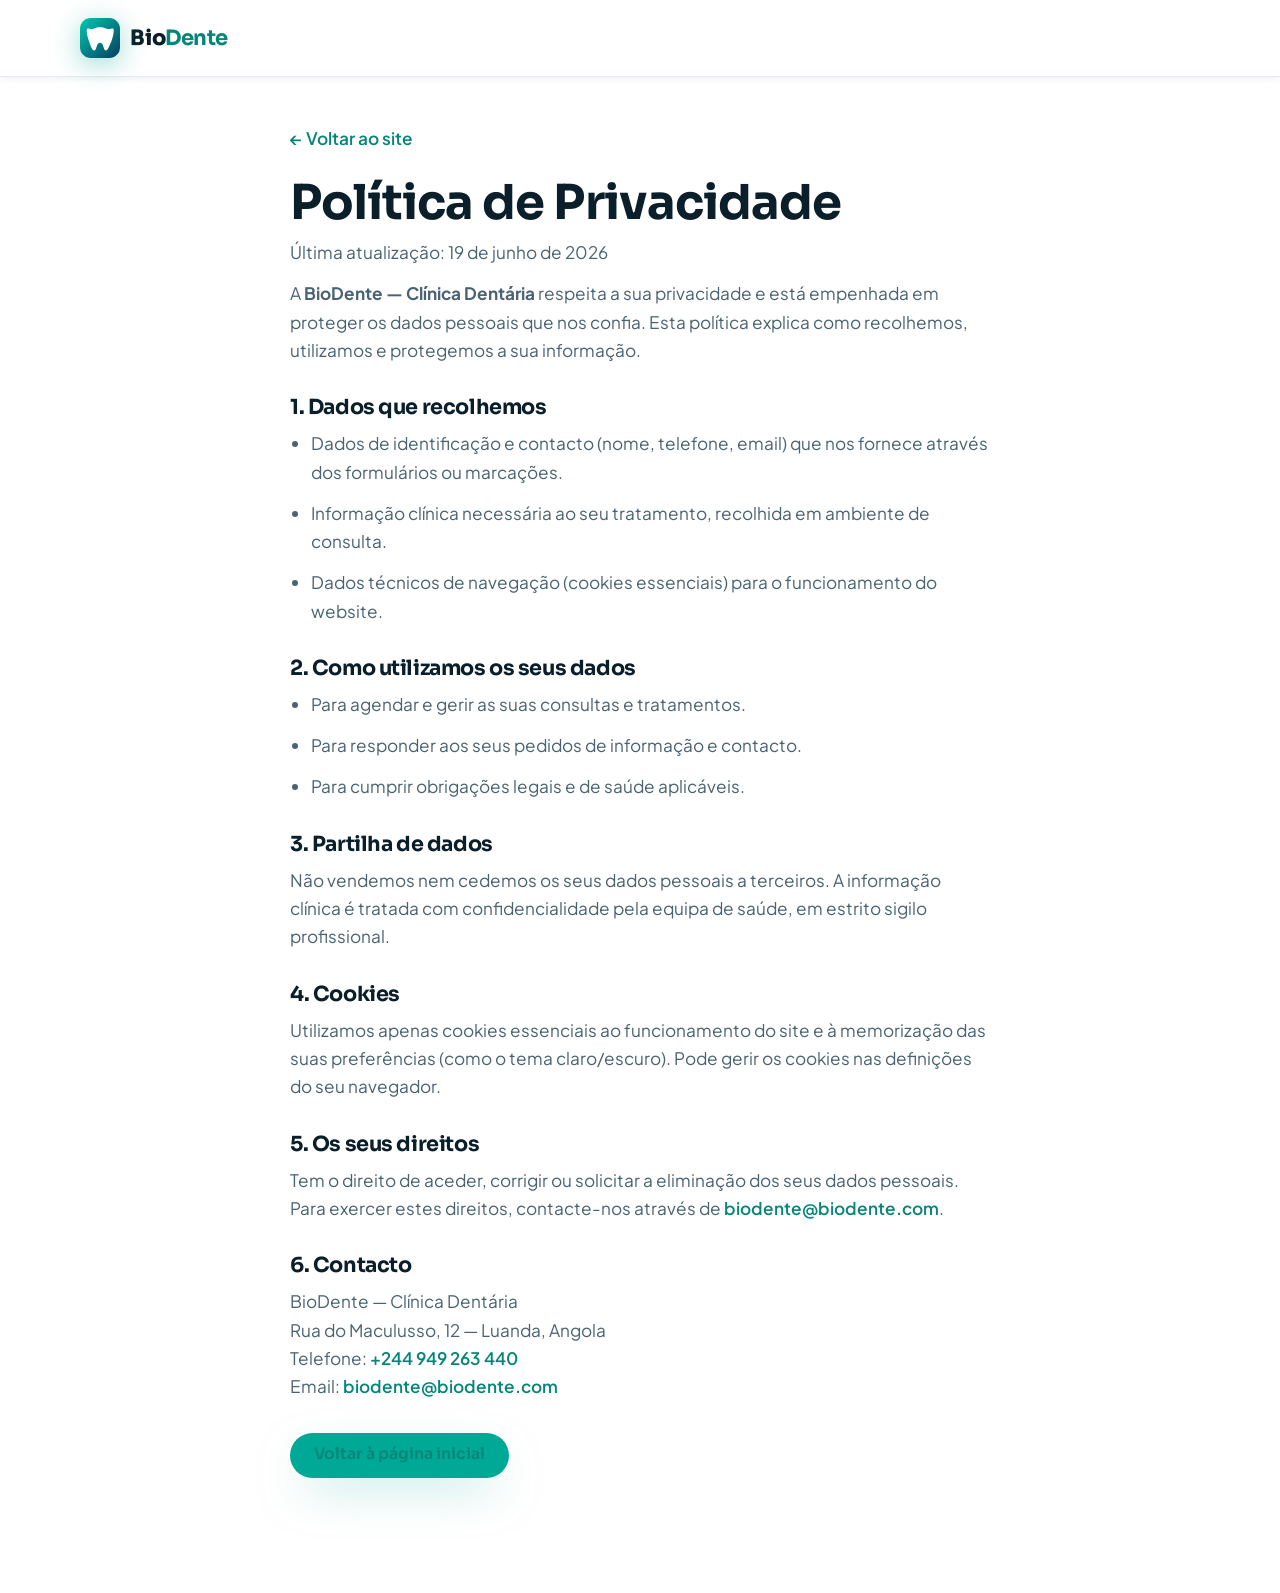
==== privacidade.html @ 0a2f4d51 "feat: site BioDente — clínica dentária (nova plataforma) Novo website premium para a Clínica Dentári" ====
<!DOCTYPE html>
<html lang="pt" data-theme="light">
<head>
<meta charset="UTF-8" />
<meta name="viewport" content="width=device-width, initial-scale=1" />
<title>Política de Privacidade — BioDente</title>
<meta name="description" content="Política de Privacidade da BioDente — Clínica Dentária, Luanda." />
<meta name="robots" content="index,follow" />
<link rel="icon" type="image/svg+xml" href="assets/img/favicon.svg" />
<link href="https://fonts.googleapis.com/css2?family=Plus+Jakarta+Sans:wght@400;500;600;700;800&family=Sora:wght@600;700;800&display=swap" rel="stylesheet" />
<link rel="stylesheet" href="assets/css/styles.css" />
<style>
  .legal { max-width: 780px; margin-inline: auto; padding-top: calc(var(--header-h) + 3rem); }
  .legal h1 { font-size: clamp(2rem, 1.4rem + 3vw, 3rem); margin-bottom: .5rem; }
  .legal h2 { font-size: 1.3rem; margin: 2rem 0 .6rem; }
  .legal p, .legal li { color: var(--text-soft); margin-bottom: .8rem; }
  .legal ul { list-style: disc; padding-left: 1.3rem; }
  .legal a { color: var(--primary-d); font-weight: 600; }
  .back { display: inline-flex; align-items: center; gap: .4rem; margin-bottom: 1.5rem; font-weight: 700; color: var(--primary-d); }
</style>
</head>
<body>
<header class="header is-stuck" id="header">
  <div class="container header__inner">
    <a href="index.html" class="brand">
      <svg class="brand__mark" viewBox="0 0 48 48" fill="none"><defs><linearGradient id="bg1" x1="0" y1="0" x2="1" y2="1"><stop offset="0" stop-color="#00c9b1"/><stop offset="1" stop-color="#0a3d5e"/></linearGradient></defs><rect width="48" height="48" rx="13" fill="url(#bg1)"/><path d="M24 11c-5 0-7 2.2-10 2.2-2 0-3.4-.7-4.5-.7-.9 0-1.5.6-1.5 2 0 4.4 1.3 9.2 2.8 13.4C12.6 32.8 14.6 39 17 39c1.9 0 2.4-3 3.4-6 .7-2 1.6-3.2 3.6-3.2s2.9 1.2 3.6 3.2c1 3 1.5 6 3.4 6 2.4 0 4.4-6.2 6.7-11.1 1.5-4.2 2.8-9 2.8-13.4 0-1.4-.6-2-1.5-2-1.1 0-2.5.7-4.5.7-3 0-5-2.2-10-2.2Z" fill="#fff"/></svg>
      <span>Bio<b>Dente</b></span>
    </a>
  </div>
</header>

<main class="container legal section">
  <a href="index.html" class="back">← Voltar ao site</a>
  <h1>Política de Privacidade</h1>
  <p>Última atualização: 19 de junho de 2026</p>

  <p>A <strong>BioDente — Clínica Dentária</strong> respeita a sua privacidade e está empenhada em proteger os dados pessoais que nos confia. Esta política explica como recolhemos, utilizamos e protegemos a sua informação.</p>

  <h2>1. Dados que recolhemos</h2>
  <ul>
    <li>Dados de identificação e contacto (nome, telefone, email) que nos fornece através dos formulários ou marcações.</li>
    <li>Informação clínica necessária ao seu tratamento, recolhida em ambiente de consulta.</li>
    <li>Dados técnicos de navegação (cookies essenciais) para o funcionamento do website.</li>
  </ul>

  <h2>2. Como utilizamos os seus dados</h2>
  <ul>
    <li>Para agendar e gerir as suas consultas e tratamentos.</li>
    <li>Para responder aos seus pedidos de informação e contacto.</li>
    <li>Para cumprir obrigações legais e de saúde aplicáveis.</li>
  </ul>

  <h2>3. Partilha de dados</h2>
  <p>Não vendemos nem cedemos os seus dados pessoais a terceiros. A informação clínica é tratada com confidencialidade pela equipa de saúde, em estrito sigilo profissional.</p>

  <h2>4. Cookies</h2>
  <p>Utilizamos apenas cookies essenciais ao funcionamento do site e à memorização das suas preferências (como o tema claro/escuro). Pode gerir os cookies nas definições do seu navegador.</p>

  <h2>5. Os seus direitos</h2>
  <p>Tem o direito de aceder, corrigir ou solicitar a eliminação dos seus dados pessoais. Para exercer estes direitos, contacte-nos através de <a href="mailto:biodente@biodente.com">biodente@biodente.com</a>.</p>

  <h2>6. Contacto</h2>
  <p>BioDente — Clínica Dentária<br />Rua do Maculusso, 12 — Luanda, Angola<br />Telefone: <a href="tel:+244949263440">+244 949 263 440</a><br />Email: <a href="mailto:biodente@biodente.com">biodente@biodente.com</a></p>

  <p style="margin-top:2rem"><a href="index.html" class="btn btn--primary">Voltar à página inicial</a></p>
</main>
</body>
</html>
---- assets/css/styles.css ----
/* =========================================================================
   BioDente — Clínica Dentária | Design System
   Author: am26dev (MUDS)
   A premium, accessible, high-performance design system.
   ========================================================================= */

/* ---------- Design Tokens ---------- */
:root {
  /* Brand palette */
  --teal-50:  #effefb;
  --teal-100: #c8fff3;
  --teal-200: #92ffe9;
  --teal-300: #4df7da;
  --teal-400: #14e3c6;
  --teal-500: #00c9b1;
  --teal-600: #00a896;
  --teal-700: #058679;
  --teal-800: #0a6a62;
  --teal-900: #0d5751;

  --navy-900: #04253c;
  --navy-800: #062f4a;
  --navy-700: #0a3d5e;
  --navy-600: #0f5278;

  --gold-300: #f3d39b;
  --gold-400: #e8b873;
  --gold-500: #d99e4e;

  --ink-900: #0b1f2a;
  --ink-700: #2b4250;
  --ink-500: #5a7180;
  --ink-300: #9fb2bd;

  /* Semantic (light theme default) */
  --bg:          #ffffff;
  --bg-soft:     #f4f9f9;
  --bg-elev:     #ffffff;
  --bg-tint:     #ecf8f6;
  --surface:     #ffffff;
  --text:        #0b1f2a;
  --text-soft:   #4a6373;
  --text-mute:   #74909f;
  --border:      #e3edf0;
  --border-soft: #eef4f5;

  --primary:     var(--teal-600);
  --primary-ink: #ffffff;
  --primary-d:   var(--teal-700);
  --accent:      var(--gold-400);
  --deep:        var(--navy-900);

  --ring: 0 0 0 4px rgba(0, 168, 150, .25);

  /* Gradients */
  --grad-brand: linear-gradient(135deg, var(--teal-500) 0%, var(--teal-700) 55%, var(--navy-800) 100%);
  --grad-soft:  linear-gradient(135deg, #e9fbf7 0%, #f3f9ff 100%);
  --grad-deep:  radial-gradient(120% 120% at 80% 0%, #0b4a5f 0%, #062f4a 45%, #04253c 100%);

  /* Shadows */
  --sh-xs: 0 1px 2px rgba(6, 47, 74, .06);
  --sh-sm: 0 2px 8px rgba(6, 47, 74, .08);
  --sh-md: 0 10px 30px -12px rgba(6, 47, 74, .25);
  --sh-lg: 0 30px 60px -20px rgba(6, 47, 74, .35);
  --sh-glow: 0 18px 50px -16px rgba(0, 168, 150, .55);

  /* Radii */
  --r-sm: 10px;
  --r-md: 16px;
  --r-lg: 24px;
  --r-xl: 34px;
  --r-full: 999px;

  /* Type */
  --font-sans: "Plus Jakarta Sans", "Segoe UI", system-ui, -apple-system, Roboto, Helvetica, Arial, sans-serif;
  --font-display: "Sora", "Plus Jakarta Sans", system-ui, sans-serif;

  /* Layout */
  --container: 1200px;
  --gutter: clamp(1rem, 4vw, 2.5rem);
  --header-h: 76px;

  --ease: cubic-bezier(.22, 1, .36, 1);
  --ease-in-out: cubic-bezier(.65, 0, .35, 1);
}

[data-theme="dark"] {
  --bg:          #061722;
  --bg-soft:     #0a212e;
  --bg-elev:     #0c2734;
  --bg-tint:     #0e2c39;
  --surface:     #0d2a37;
  --text:        #eaf4f6;
  --text-soft:   #aac3cd;
  --text-mute:   #7d99a4;
  --border:      #173846;
  --border-soft: #112e3a;
  --primary:     var(--teal-400);
  --primary-ink: #04253c;
  --primary-d:   var(--teal-300);
  --grad-soft:   linear-gradient(135deg, #0a2530 0%, #08202c 100%);
  --sh-md: 0 10px 30px -12px rgba(0, 0, 0, .55);
  --sh-lg: 0 30px 60px -20px rgba(0, 0, 0, .6);
}

/* ---------- Reset & Base ---------- */
*, *::before, *::after { box-sizing: border-box; }
* { margin: 0; }
html { -webkit-text-size-adjust: 100%; scroll-behavior: smooth; }
@media (prefers-reduced-motion: reduce) {
  html { scroll-behavior: auto; }
  *, *::before, *::after { animation-duration: .001ms !important; transition-duration: .001ms !important; }
}
body {
  font-family: var(--font-sans);
  background: var(--bg);
  color: var(--text);
  line-height: 1.65;
  font-size: clamp(1rem, .96rem + .2vw, 1.075rem);
  -webkit-font-smoothing: antialiased;
  text-rendering: optimizeLegibility;
  overflow-x: hidden;
  transition: background .4s var(--ease), color .4s var(--ease);
}
img, svg, video { display: block; max-width: 100%; height: auto; }
a { color: inherit; text-decoration: none; }
button { font: inherit; cursor: pointer; border: 0; background: none; color: inherit; }
ul { list-style: none; padding: 0; }
:focus-visible { outline: none; box-shadow: var(--ring); border-radius: 6px; }
::selection { background: var(--teal-300); color: var(--navy-900); }

h1, h2, h3, h4 { font-family: var(--font-display); line-height: 1.12; font-weight: 700; letter-spacing: -.02em; color: var(--text); }

/* ---------- Layout helpers ---------- */
.container { width: 100%; max-width: var(--container); margin-inline: auto; padding-inline: var(--gutter); }
.section { padding-block: clamp(4rem, 8vw, 7.5rem); position: relative; }
.section--tint { background: var(--bg-soft); }
.grid { display: grid; gap: clamp(1.2rem, 2.5vw, 2rem); }
.center { text-align: center; }
.skip-link {
  position: absolute; left: 12px; top: -60px; z-index: 200;
  background: var(--primary); color: var(--primary-ink); padding: .7rem 1.1rem;
  border-radius: var(--r-sm); transition: top .2s var(--ease); font-weight: 600;
}
.skip-link:focus { top: 12px; }

/* ---------- Section heads ---------- */
.eyebrow {
  display: inline-flex; align-items: center; gap: .5rem;
  font-family: var(--font-display); font-weight: 700; font-size: .78rem;
  letter-spacing: .14em; text-transform: uppercase; color: var(--primary-d);
  background: var(--bg-tint); padding: .4rem .9rem; border-radius: var(--r-full);
  border: 1px solid var(--border);
}
[data-theme="dark"] .eyebrow { color: var(--teal-300); }
.section-head { max-width: 720px; margin-inline: auto; margin-bottom: clamp(2.2rem, 5vw, 3.6rem); }
.section-head.center { text-align: center; }
.section-title { font-size: clamp(1.9rem, 1.3rem + 2.6vw, 3.15rem); margin: 1rem 0 .8rem; }
.section-sub { color: var(--text-soft); font-size: clamp(1.02rem, 1rem + .3vw, 1.18rem); }
.text-grad { background: var(--grad-brand); -webkit-background-clip: text; background-clip: text; color: transparent; }

/* ---------- Buttons ---------- */
.btn {
  --pad-y: .92rem; --pad-x: 1.5rem;
  display: inline-flex; align-items: center; justify-content: center; gap: .55rem;
  padding: var(--pad-y) var(--pad-x); border-radius: var(--r-full);
  font-family: var(--font-display); font-weight: 700; font-size: .98rem; line-height: 1;
  cursor: pointer; position: relative; isolation: isolate;
  transition: transform .25s var(--ease), box-shadow .25s var(--ease), background .25s var(--ease), color .25s var(--ease);
  white-space: nowrap;
}
.btn svg { width: 1.15em; height: 1.15em; }
.btn:active { transform: translateY(1px) scale(.99); }
.btn--primary { background: var(--primary); color: var(--primary-ink); box-shadow: var(--sh-glow); }
.btn--primary:hover { transform: translateY(-2px); box-shadow: 0 24px 60px -14px rgba(0,168,150,.7); }
.btn--ghost { background: var(--surface); color: var(--text); border: 1.5px solid var(--border); box-shadow: var(--sh-xs); }
.btn--ghost:hover { transform: translateY(-2px); border-color: var(--primary); color: var(--primary-d); box-shadow: var(--sh-sm); }
.btn--wa { background: #25d366; color: #04321a; box-shadow: 0 16px 40px -14px rgba(37,211,102,.7); }
.btn--wa:hover { transform: translateY(-2px); background: #1fc35d; }
.btn--white { background: #fff; color: var(--navy-900); }
.btn--white:hover { transform: translateY(-2px); }
.btn--lg { --pad-y: 1.08rem; --pad-x: 1.9rem; font-size: 1.04rem; }
.btn--block { width: 100%; }

/* ---------- Header ---------- */
.header {
  position: fixed; inset: 0 0 auto 0; z-index: 100; height: var(--header-h);
  display: flex; align-items: center;
  transition: background .35s var(--ease), box-shadow .35s var(--ease), height .35s var(--ease);
}
.header__inner { display: flex; align-items: center; gap: 1.5rem; width: 100%; }
.header.is-stuck {
  background: color-mix(in srgb, var(--bg) 82%, transparent);
  backdrop-filter: saturate(160%) blur(16px);
  -webkit-backdrop-filter: saturate(160%) blur(16px);
  box-shadow: 0 1px 0 var(--border), var(--sh-sm);
}
.brand { display: inline-flex; align-items: center; gap: .65rem; font-family: var(--font-display); font-weight: 800; font-size: 1.32rem; letter-spacing: -.02em; }
.brand__mark { width: 40px; height: 40px; flex: none; filter: drop-shadow(0 6px 14px rgba(0,168,150,.4)); }
.brand b { color: var(--primary-d); }
[data-theme="dark"] .brand b { color: var(--teal-300); }
.brand span { color: var(--text); }

.nav { display: flex; align-items: center; gap: .25rem; margin-inline: auto; }
.nav a {
  padding: .6rem .85rem; border-radius: var(--r-full); font-weight: 600; font-size: .95rem;
  color: var(--text-soft); transition: color .2s var(--ease), background .2s var(--ease);
}
.nav a:hover, .nav a.is-active { color: var(--primary-d); background: var(--bg-tint); }
[data-theme="dark"] .nav a:hover, [data-theme="dark"] .nav a.is-active { color: var(--teal-300); }

.header__actions { display: flex; align-items: center; gap: .6rem; }
.icon-btn {
  width: 44px; height: 44px; display: grid; place-items: center; border-radius: var(--r-full);
  background: var(--surface); border: 1.5px solid var(--border); color: var(--text-soft);
  transition: transform .2s var(--ease), color .2s, border-color .2s;
}
.icon-btn:hover { color: var(--primary-d); border-color: var(--primary); transform: translateY(-2px); }
.icon-btn svg { width: 20px; height: 20px; }
.theme-toggle .sun { display: none; }
[data-theme="dark"] .theme-toggle .sun { display: block; }
[data-theme="dark"] .theme-toggle .moon { display: none; }

.burger { display: none; }
.scroll-progress { position: fixed; top: 0; left: 0; height: 3px; width: 0; z-index: 110; background: var(--grad-brand); transition: width .1s linear; }

/* ---------- Hero ---------- */
.hero { position: relative; padding-top: calc(var(--header-h) + clamp(2rem, 6vw, 4.5rem)); padding-bottom: clamp(3rem, 7vw, 6rem); overflow: hidden; }
.hero::before {
  content: ""; position: absolute; inset: 0; z-index: -2;
  background:
    radial-gradient(50% 45% at 85% 0%, rgba(0,201,177,.16), transparent 60%),
    radial-gradient(45% 40% at 0% 30%, rgba(15,82,120,.12), transparent 60%);
}
.hero__blob { position: absolute; z-index: -1; filter: blur(8px); opacity: .8; pointer-events: none; }
.hero__grid { display: grid; grid-template-columns: 1.05fr .95fr; gap: clamp(2rem, 5vw, 4rem); align-items: center; }
.hero__badge {
  display: inline-flex; align-items: center; gap: .6rem; padding: .5rem .5rem .5rem .9rem;
  border-radius: var(--r-full); background: var(--surface); border: 1px solid var(--border);
  box-shadow: var(--sh-sm); font-weight: 600; font-size: .85rem; color: var(--text-soft);
}
.hero__badge .pill { background: var(--bg-tint); color: var(--primary-d); padding: .25rem .6rem; border-radius: var(--r-full); font-weight: 700; font-size: .78rem; }
.hero h1 { font-size: clamp(2.4rem, 1.4rem + 4.4vw, 4.3rem); margin: 1.2rem 0 1.1rem; }
.hero__lead { font-size: clamp(1.08rem, 1rem + .5vw, 1.28rem); color: var(--text-soft); max-width: 33ch; }
.hero__cta { display: flex; flex-wrap: wrap; gap: .9rem; margin-top: 1.9rem; }
.hero__trust { display: flex; align-items: center; gap: 1.3rem; margin-top: 2.2rem; flex-wrap: wrap; }
.hero__rating { display: flex; align-items: center; gap: .6rem; }
.stars { color: var(--gold-500); letter-spacing: 2px; font-size: 1.05rem; }
.hero__rating b { font-family: var(--font-display); }
.hero__rating small { display: block; color: var(--text-mute); font-size: .82rem; }
.avatars { display: flex; }
.avatars img, .avatars span {
  width: 40px; height: 40px; border-radius: 50%; border: 3px solid var(--bg); margin-left: -12px;
  display: grid; place-items: center; font-weight: 700; font-size: .85rem; color: #fff; background: var(--grad-brand);
}
.avatars :first-child { margin-left: 0; }

/* Hero visual card */
.hero__visual { position: relative; }
.hero__card {
  position: relative; border-radius: var(--r-xl); overflow: hidden; box-shadow: var(--sh-lg);
  border: 1px solid var(--border); background: var(--grad-deep); aspect-ratio: 4 / 4.4;
  min-height: 420px;
}
.hero__card img { width: 100%; height: 100%; object-fit: cover; opacity: .92; }
.hero__card-overlay { position: absolute; inset: 0; background: linear-gradient(180deg, transparent 40%, rgba(4,37,60,.55) 100%); }
.floaty {
  position: absolute; background: var(--surface); border: 1px solid var(--border);
  border-radius: var(--r-md); box-shadow: var(--sh-md); padding: .85rem 1rem; display: flex; align-items: center; gap: .7rem;
  animation: floaty 6s var(--ease-in-out) infinite;
}
.floaty .ic { width: 40px; height: 40px; border-radius: 12px; display: grid; place-items: center; background: var(--bg-tint); color: var(--primary-d); flex: none; }
.floaty .ic svg { width: 22px; height: 22px; }
.floaty strong { font-family: var(--font-display); font-size: 1.05rem; display: block; line-height: 1.1; }
.floaty small { color: var(--text-mute); font-size: .78rem; }
.floaty--1 { top: 8%; left: -7%; animation-delay: -1s; }
.floaty--2 { bottom: 12%; right: -7%; animation-delay: -3s; }
.floaty--3 { bottom: -4%; left: 12%; animation-delay: -2s; }
@keyframes floaty { 0%,100% { transform: translateY(0); } 50% { transform: translateY(-14px); } }

/* ---------- Marquee / trust bar ---------- */
.trustbar { border-block: 1px solid var(--border); background: var(--bg-soft); padding-block: 1.1rem; }
.trustbar__inner { display: flex; align-items: center; justify-content: space-around; gap: 1.5rem; flex-wrap: wrap; }
.trustbar__item { display: inline-flex; align-items: center; gap: .6rem; color: var(--text-soft); font-weight: 600; font-size: .92rem; }
.trustbar__item svg { width: 22px; height: 22px; color: var(--primary); flex: none; }

/* ---------- Cards / Services ---------- */
.cards { grid-template-columns: repeat(auto-fit, minmax(260px, 1fr)); }
.card {
  background: var(--surface); border: 1px solid var(--border); border-radius: var(--r-lg);
  padding: 1.6rem; position: relative; overflow: hidden;
  transition: transform .35s var(--ease), box-shadow .35s var(--ease), border-color .35s var(--ease);
}
.card::after {
  content: ""; position: absolute; inset: auto -40% -60% auto; width: 200px; height: 200px;
  background: radial-gradient(circle, rgba(0,201,177,.16), transparent 70%); opacity: 0; transition: opacity .4s var(--ease);
}
.card:hover { transform: translateY(-6px); box-shadow: var(--sh-md); border-color: color-mix(in srgb, var(--primary) 40%, var(--border)); }
.card:hover::after { opacity: 1; }
.card__ic {
  width: 58px; height: 58px; border-radius: 16px; display: grid; place-items: center;
  background: var(--grad-soft); color: var(--primary-d); margin-bottom: 1.1rem;
  border: 1px solid var(--border); transition: transform .35s var(--ease);
}
[data-theme="dark"] .card__ic { color: var(--teal-300); }
.card:hover .card__ic { transform: scale(1.08) rotate(-4deg); }
.card__ic svg { width: 30px; height: 30px; }
.card h3 { font-size: 1.22rem; margin-bottom: .5rem; }
.card p { color: var(--text-soft); font-size: .98rem; }
.card__link { display: inline-flex; align-items: center; gap: .4rem; margin-top: 1rem; font-weight: 700; color: var(--primary-d); font-size: .92rem; }
[data-theme="dark"] .card__link { color: var(--teal-300); }
.card__link svg { width: 16px; height: 16px; transition: transform .25s var(--ease); }
.card:hover .card__link svg { transform: translateX(4px); }

/* ---------- Features (Why us) ---------- */
.why { display: grid; grid-template-columns: 1fr 1fr; gap: clamp(2rem, 5vw, 4rem); align-items: center; }
.feature-list { display: grid; gap: 1.2rem; }
.feature {
  display: flex; gap: 1rem; padding: 1.1rem 1.2rem; border-radius: var(--r-md);
  background: var(--surface); border: 1px solid var(--border); transition: transform .3s var(--ease), box-shadow .3s var(--ease);
}
.feature:hover { transform: translateX(6px); box-shadow: var(--sh-sm); }
.feature__ic { width: 48px; height: 48px; border-radius: 12px; flex: none; display: grid; place-items: center; background: var(--bg-tint); color: var(--primary-d); }
[data-theme="dark"] .feature__ic { color: var(--teal-300); }
.feature__ic svg { width: 24px; height: 24px; }
.feature h4 { font-size: 1.08rem; margin-bottom: .25rem; }
.feature p { color: var(--text-soft); font-size: .94rem; }
.why__media { position: relative; border-radius: var(--r-xl); overflow: hidden; box-shadow: var(--sh-lg); border: 1px solid var(--border); aspect-ratio: 1/1; background: var(--grad-deep); }
.why__media img { width: 100%; height: 100%; object-fit: cover; }

/* ---------- Stats ---------- */
.stats { background: var(--grad-deep); color: #eaf6f6; border-radius: var(--r-xl); padding: clamp(2.2rem, 5vw, 3.6rem); position: relative; overflow: hidden; }
.stats::before { content: ""; position: absolute; inset: 0; background: radial-gradient(60% 80% at 90% 10%, rgba(0,201,177,.22), transparent 60%); }
.stats__grid { display: grid; grid-template-columns: repeat(4, 1fr); gap: 1.5rem; position: relative; }
.stat { text-align: center; }
.stat b { font-family: var(--font-display); font-size: clamp(2.1rem, 1.2rem + 3vw, 3.4rem); line-height: 1; display: block; background: linear-gradient(180deg, #fff, #aef3e7); -webkit-background-clip: text; background-clip: text; color: transparent; }
.stat span { display: block; margin-top: .5rem; color: #b9d6da; font-weight: 600; font-size: .92rem; letter-spacing: .02em; }

/* ---------- Process / Steps ---------- */
.steps { counter-reset: step; display: grid; grid-template-columns: repeat(auto-fit, minmax(230px, 1fr)); gap: 1.4rem; }
.step { position: relative; padding: 1.6rem; border-radius: var(--r-lg); background: var(--surface); border: 1px solid var(--border); }
.step__n { counter-increment: step; width: 52px; height: 52px; border-radius: 50%; background: var(--grad-brand); color: #fff; display: grid; place-items: center; font-family: var(--font-display); font-weight: 800; font-size: 1.3rem; box-shadow: var(--sh-glow); margin-bottom: 1rem; }
.step__n::after { content: counter(step); }
.step h4 { font-size: 1.12rem; margin-bottom: .4rem; }
.step p { color: var(--text-soft); font-size: .95rem; }

/* ---------- Team ---------- */
.team-grid { grid-template-columns: repeat(auto-fit, minmax(240px, 1fr)); }
.member { background: var(--surface); border: 1px solid var(--border); border-radius: var(--r-lg); overflow: hidden; transition: transform .35s var(--ease), box-shadow .35s var(--ease); }
.member:hover { transform: translateY(-6px); box-shadow: var(--sh-md); }
.member__photo { aspect-ratio: 4/4.3; background: var(--grad-soft); position: relative; overflow: hidden; }
.member__photo svg { width: 100%; height: 100%; }
.member__tag { position: absolute; left: 12px; top: 12px; background: var(--surface); color: var(--primary-d); font-weight: 700; font-size: .74rem; padding: .3rem .7rem; border-radius: var(--r-full); box-shadow: var(--sh-xs); }
.member__body { padding: 1.1rem 1.3rem 1.4rem; }
.member h4 { font-size: 1.15rem; }
.member span { color: var(--text-soft); font-size: .9rem; }
.member__socials { display: flex; gap: .5rem; margin-top: .9rem; }
.member__socials a { width: 34px; height: 34px; border-radius: 9px; display: grid; place-items: center; background: var(--bg-tint); color: var(--primary-d); transition: background .2s, color .2s; }
.member__socials a:hover { background: var(--primary); color: #fff; }
.member__socials svg { width: 16px; height: 16px; }

/* ---------- Testimonials ---------- */
.testi-track { display: grid; grid-template-columns: repeat(auto-fit, minmax(300px, 1fr)); gap: 1.4rem; }
.testi { background: var(--surface); border: 1px solid var(--border); border-radius: var(--r-lg); padding: 1.7rem; position: relative; }
.testi__stars { color: var(--gold-500); letter-spacing: 2px; margin-bottom: .8rem; }
.testi p { color: var(--text); font-size: 1.02rem; font-style: italic; }
.testi__quote { position: absolute; top: 1rem; right: 1.4rem; font-family: var(--font-display); font-size: 4rem; line-height: 1; color: var(--bg-tint); }
.testi__person { display: flex; align-items: center; gap: .8rem; margin-top: 1.3rem; }
.testi__person .av { width: 46px; height: 46px; border-radius: 50%; background: var(--grad-brand); color: #fff; display: grid; place-items: center; font-weight: 700; }
.testi__person b { font-family: var(--font-display); display: block; font-size: .98rem; }
.testi__person small { color: var(--text-mute); }

/* ---------- Promo banner ---------- */
.promo { background: var(--grad-brand); border-radius: var(--r-xl); padding: clamp(2.2rem, 5vw, 3.4rem); color: #fff; position: relative; overflow: hidden; display: grid; grid-template-columns: 1.4fr 1fr; gap: 2rem; align-items: center; }
.promo::before { content: ""; position: absolute; inset: -40% -10% auto auto; width: 360px; height: 360px; background: radial-gradient(circle, rgba(255,255,255,.18), transparent 70%); }
.promo h2 { color: #fff; font-size: clamp(1.7rem, 1.2rem + 2vw, 2.7rem); }
.promo p { color: rgba(255,255,255,.9); margin-top: .6rem; }
.promo__discount { text-align: center; }
.promo__discount b { font-family: var(--font-display); font-size: clamp(3.4rem, 2rem + 6vw, 6rem); line-height: 1; display: block; }
.promo__discount span { font-weight: 700; letter-spacing: .1em; text-transform: uppercase; font-size: .82rem; }
.promo .btn { margin-top: 1.4rem; }

/* ---------- FAQ ---------- */
.faq { max-width: 820px; margin-inline: auto; display: grid; gap: .9rem; }
.faq__item { background: var(--surface); border: 1px solid var(--border); border-radius: var(--r-md); overflow: hidden; transition: box-shadow .3s var(--ease), border-color .3s; }
.faq__item.is-open { box-shadow: var(--sh-sm); border-color: color-mix(in srgb, var(--primary) 35%, var(--border)); }
.faq__q { width: 100%; display: flex; align-items: center; justify-content: space-between; gap: 1rem; padding: 1.15rem 1.3rem; font-family: var(--font-display); font-weight: 700; font-size: 1.05rem; text-align: left; color: var(--text); }
.faq__q .chev { width: 26px; height: 26px; flex: none; display: grid; place-items: center; border-radius: 50%; background: var(--bg-tint); color: var(--primary-d); transition: transform .3s var(--ease); }
.faq__item.is-open .chev { transform: rotate(180deg); }
.faq__a { max-height: 0; overflow: hidden; transition: max-height .4s var(--ease); }
.faq__a-inner { padding: 0 1.3rem 1.25rem; color: var(--text-soft); }

/* ---------- Blog ---------- */
.posts { grid-template-columns: repeat(auto-fit, minmax(290px, 1fr)); }
.post { background: var(--surface); border: 1px solid var(--border); border-radius: var(--r-lg); overflow: hidden; transition: transform .35s var(--ease), box-shadow .35s var(--ease); display: flex; flex-direction: column; }
.post:hover { transform: translateY(-6px); box-shadow: var(--sh-md); }
.post__img { aspect-ratio: 16/9; background: var(--grad-deep); position: relative; }
.post__img svg { width: 100%; height: 100%; }
.post__cat { position: absolute; left: 12px; top: 12px; background: var(--surface); color: var(--primary-d); font-weight: 700; font-size: .74rem; padding: .3rem .7rem; border-radius: var(--r-full); }
.post__body { padding: 1.2rem 1.3rem 1.4rem; flex: 1; display: flex; flex-direction: column; }
.post__meta { color: var(--text-mute); font-size: .82rem; margin-bottom: .5rem; }
.post h4 { font-size: 1.12rem; margin-bottom: .5rem; }
.post p { color: var(--text-soft); font-size: .92rem; flex: 1; }

/* ---------- Contact ---------- */
.contact { display: grid; grid-template-columns: 1fr 1fr; gap: clamp(1.6rem, 4vw, 3rem); }
.contact__panel { background: var(--surface); border: 1px solid var(--border); border-radius: var(--r-xl); padding: clamp(1.6rem, 4vw, 2.4rem); box-shadow: var(--sh-sm); }
.info-row { display: flex; gap: 1rem; padding: 1rem 0; border-bottom: 1px solid var(--border-soft); }
.info-row:last-child { border-bottom: 0; }
.info-row .ic { width: 46px; height: 46px; border-radius: 12px; flex: none; display: grid; place-items: center; background: var(--bg-tint); color: var(--primary-d); }
[data-theme="dark"] .info-row .ic { color: var(--teal-300); }
.info-row .ic svg { width: 22px; height: 22px; }
.info-row b { font-family: var(--font-display); display: block; font-size: .82rem; text-transform: uppercase; letter-spacing: .06em; color: var(--text-mute); }
.info-row a, .info-row p { color: var(--text); font-weight: 600; font-size: 1.02rem; }
.info-row a:hover { color: var(--primary-d); }

/* Form */
.form { display: grid; gap: 1rem; }
.form .row { display: grid; grid-template-columns: 1fr 1fr; gap: 1rem; }
.field { display: grid; gap: .4rem; }
.field label { font-weight: 600; font-size: .88rem; color: var(--text-soft); }
.field input, .field select, .field textarea {
  width: 100%; padding: .85rem 1rem; border-radius: var(--r-sm); border: 1.5px solid var(--border);
  background: var(--bg); color: var(--text); font: inherit; font-size: .98rem; transition: border-color .2s, box-shadow .2s;
}
.field textarea { resize: vertical; min-height: 110px; }
.field input:focus, .field select:focus, .field textarea:focus { border-color: var(--primary); box-shadow: var(--ring); outline: none; }
.form__note { font-size: .82rem; color: var(--text-mute); }

.map-embed { border-radius: var(--r-xl); overflow: hidden; border: 1px solid var(--border); box-shadow: var(--sh-sm); height: 280px; margin-top: 1.4rem; }
.map-embed iframe { width: 100%; height: 100%; border: 0; filter: saturate(1.05); }

/* ---------- Footer ---------- */
.footer { background: var(--grad-deep); color: #cfe6ea; padding-top: clamp(3.2rem, 6vw, 5rem); margin-top: 2rem; }
.footer a { color: #cfe6ea; }
.footer__top { display: grid; grid-template-columns: 1.6fr 1fr 1fr 1.2fr; gap: 2rem; padding-bottom: 2.6rem; border-bottom: 1px solid rgba(255,255,255,.1); }
.footer .brand span { color: #fff; }
.footer .brand b { color: var(--teal-300); }
.footer__about { color: #a9cdd3; margin: 1rem 0 1.3rem; font-size: .95rem; max-width: 34ch; }
.footer h5 { font-family: var(--font-display); color: #fff; font-size: 1rem; margin-bottom: 1rem; letter-spacing: .02em; }
.footer__links { display: grid; gap: .6rem; }
.footer__links a { color: #a9cdd3; font-size: .94rem; transition: color .2s, padding .2s; }
.footer__links a:hover { color: #fff; padding-left: 4px; }
.footer__socials { display: flex; gap: .6rem; margin-top: 1.2rem; }
.footer__socials a { width: 42px; height: 42px; border-radius: 12px; display: grid; place-items: center; background: rgba(255,255,255,.08); color: #fff; transition: background .25s, transform .25s; }
.footer__socials a:hover { background: var(--primary); transform: translateY(-3px); }
.footer__socials svg { width: 20px; height: 20px; }
.footer__hours li { display: flex; justify-content: space-between; gap: 1rem; color: #a9cdd3; font-size: .92rem; padding: .35rem 0; }
.footer__hours b { color: #fff; }
.footer__bottom { display: flex; align-items: center; justify-content: space-between; gap: 1rem; flex-wrap: wrap; padding-block: 1.6rem; font-size: .86rem; color: #8fb6bd; }
.footer__bottom a:hover { color: #fff; }

/* ---------- Floating actions ---------- */
.fab-wa {
  position: fixed; right: 22px; bottom: 22px; z-index: 90; width: 60px; height: 60px; border-radius: 50%;
  background: #25d366; color: #fff; display: grid; place-items: center; box-shadow: 0 16px 40px -10px rgba(37,211,102,.7);
  transition: transform .25s var(--ease); animation: pulse 2.6s infinite;
}
.fab-wa:hover { transform: scale(1.08); }
.fab-wa svg { width: 30px; height: 30px; }
@keyframes pulse { 0% { box-shadow: 0 16px 40px -10px rgba(37,211,102,.7), 0 0 0 0 rgba(37,211,102,.5); } 70% { box-shadow: 0 16px 40px -10px rgba(37,211,102,.7), 0 0 0 16px rgba(37,211,102,0); } 100% { box-shadow: 0 16px 40px -10px rgba(37,211,102,.7), 0 0 0 0 rgba(37,211,102,0); } }
.to-top {
  position: fixed; right: 24px; bottom: 92px; z-index: 89; width: 46px; height: 46px; border-radius: 50%;
  background: var(--surface); border: 1.5px solid var(--border); color: var(--primary-d); display: grid; place-items: center;
  box-shadow: var(--sh-sm); opacity: 0; visibility: hidden; transform: translateY(12px); transition: all .3s var(--ease);
}
.to-top.show { opacity: 1; visibility: visible; transform: translateY(0); }
.to-top svg { width: 20px; height: 20px; }

/* ---------- Modal (Booking) ---------- */
.modal { position: fixed; inset: 0; z-index: 200; display: none; }
.modal.open { display: block; }
.modal__overlay { position: absolute; inset: 0; background: rgba(4,37,60,.55); backdrop-filter: blur(4px); opacity: 0; transition: opacity .3s var(--ease); }
.modal.open .modal__overlay { opacity: 1; }
.modal__dialog {
  position: absolute; left: 50%; top: 50%; transform: translate(-50%, -46%); opacity: 0;
  width: min(560px, calc(100vw - 2rem)); max-height: calc(100vh - 2rem); overflow: auto;
  background: var(--bg); border: 1px solid var(--border); border-radius: var(--r-xl); box-shadow: var(--sh-lg);
  transition: transform .35s var(--ease), opacity .35s var(--ease);
}
.modal.open .modal__dialog { transform: translate(-50%, -50%); opacity: 1; }
.modal__head { padding: 1.5rem 1.6rem 1rem; position: relative; }
.modal__head h3 { font-size: 1.4rem; }
.modal__head p { color: var(--text-soft); font-size: .94rem; margin-top: .3rem; }
.modal__close { position: absolute; top: 1.1rem; right: 1.1rem; width: 38px; height: 38px; border-radius: 50%; background: var(--bg-tint); color: var(--text); display: grid; place-items: center; }
.modal__close:hover { background: var(--primary); color: #fff; }
.modal__body { padding: .5rem 1.6rem 1.6rem; }
.steps-dots { display: flex; gap: .5rem; margin-bottom: 1.2rem; }
.steps-dots span { height: 6px; flex: 1; border-radius: 99px; background: var(--border); transition: background .3s; }
.steps-dots span.active { background: var(--primary); }
.choice-grid { display: grid; grid-template-columns: 1fr 1fr; gap: .7rem; }
.choice {
  border: 1.5px solid var(--border); border-radius: var(--r-md); padding: 1rem; text-align: left; display: flex; gap: .7rem; align-items: center;
  transition: border-color .2s, background .2s, transform .2s; background: var(--surface);
}
.choice:hover { transform: translateY(-2px); }
.choice.selected { border-color: var(--primary); background: var(--bg-tint); }
.choice .ic { width: 38px; height: 38px; border-radius: 10px; display: grid; place-items: center; background: var(--bg-tint); color: var(--primary-d); flex: none; }
.choice.selected .ic { background: var(--primary); color: #fff; }
.choice span { font-weight: 600; font-size: .95rem; }
.modal__step { display: none; }
.modal__step.active { display: block; animation: fadeUp .4s var(--ease); }
.modal__nav { display: flex; justify-content: space-between; gap: .8rem; margin-top: 1.3rem; }
.booking-success { text-align: center; padding: 1rem 0; }
.booking-success .check { width: 76px; height: 76px; border-radius: 50%; background: var(--bg-tint); color: var(--primary); display: grid; place-items: center; margin: 0 auto 1.1rem; }
.booking-success .check svg { width: 40px; height: 40px; }

/* ---------- Chat assistant ---------- */
.chat-fab { position: fixed; left: 22px; bottom: 22px; z-index: 90; display: inline-flex; align-items: center; gap: .55rem; padding: .7rem 1.1rem .7rem .8rem; border-radius: var(--r-full); background: var(--surface); border: 1px solid var(--border); box-shadow: var(--sh-md); font-weight: 700; font-family: var(--font-display); font-size: .92rem; color: var(--text); transition: transform .25s var(--ease); }
.chat-fab:hover { transform: translateY(-3px); }
.chat-fab .dot { width: 34px; height: 34px; border-radius: 50%; background: var(--grad-brand); color: #fff; display: grid; place-items: center; }
.chat-fab .dot svg { width: 18px; height: 18px; }
.chat-panel { position: fixed; left: 22px; bottom: 22px; z-index: 95; width: min(370px, calc(100vw - 2rem)); height: min(540px, calc(100vh - 3rem)); background: var(--bg); border: 1px solid var(--border); border-radius: var(--r-lg); box-shadow: var(--sh-lg); display: none; flex-direction: column; overflow: hidden; }
.chat-panel.open { display: flex; animation: fadeUp .35s var(--ease); }
.chat-head { background: var(--grad-deep); color: #fff; padding: 1rem 1.2rem; display: flex; align-items: center; gap: .7rem; }
.chat-head .av { width: 40px; height: 40px; border-radius: 50%; background: rgba(255,255,255,.15); display: grid; place-items: center; }
.chat-head b { font-family: var(--font-display); display: block; line-height: 1.1; }
.chat-head small { color: #aef3e7; font-size: .78rem; display: flex; align-items: center; gap: .35rem; }
.chat-head small::before { content: ""; width: 8px; height: 8px; border-radius: 50%; background: #4ee6b5; }
.chat-head .x { margin-left: auto; width: 32px; height: 32px; border-radius: 50%; background: rgba(255,255,255,.12); display: grid; place-items: center; color: #fff; }
.chat-body { flex: 1; overflow-y: auto; padding: 1.1rem; display: flex; flex-direction: column; gap: .8rem; background: var(--bg-soft); }
.msg { max-width: 85%; padding: .7rem .95rem; border-radius: 16px; font-size: .92rem; line-height: 1.5; }
.msg.bot { background: var(--surface); border: 1px solid var(--border); border-bottom-left-radius: 5px; align-self: flex-start; }
.msg.user { background: var(--primary); color: var(--primary-ink); border-bottom-right-radius: 5px; align-self: flex-end; }
.chat-quick { display: flex; flex-wrap: wrap; gap: .5rem; padding: .6rem 1.1rem; border-top: 1px solid var(--border); background: var(--bg); }
.chat-quick button { font-size: .82rem; padding: .45rem .8rem; border-radius: var(--r-full); border: 1.5px solid var(--border); color: var(--primary-d); font-weight: 600; transition: background .2s, color .2s; }
.chat-quick button:hover { background: var(--primary); color: #fff; border-color: var(--primary); }

/* ---------- Cookie banner ---------- */
.cookie { position: fixed; left: 50%; bottom: 16px; transform: translateX(-50%); z-index: 150; width: min(620px, calc(100vw - 2rem)); background: var(--surface); border: 1px solid var(--border); border-radius: var(--r-lg); box-shadow: var(--sh-lg); padding: 1.1rem 1.3rem; display: none; align-items: center; gap: 1rem; flex-wrap: wrap; }
.cookie.show { display: flex; animation: fadeUp .4s var(--ease); }
.cookie p { font-size: .9rem; color: var(--text-soft); flex: 1; min-width: 220px; }
.cookie a { color: var(--primary-d); font-weight: 600; }
.cookie__btns { display: flex; gap: .6rem; }

/* ---------- Animations on scroll ---------- */
.reveal { opacity: 0; transform: translateY(28px); transition: opacity .7s var(--ease), transform .7s var(--ease); }
.reveal.in { opacity: 1; transform: none; }
.reveal[data-delay="1"] { transition-delay: .08s; }
.reveal[data-delay="2"] { transition-delay: .16s; }
.reveal[data-delay="3"] { transition-delay: .24s; }
@keyframes fadeUp { from { opacity: 0; transform: translateY(14px); } to { opacity: 1; transform: none; } }

/* ---------- Responsive ---------- */
@media (max-width: 980px) {
  .hero__grid { grid-template-columns: 1fr; }
  .hero__visual { order: -1; max-width: 460px; margin-inline: auto; }
  .why, .contact { grid-template-columns: 1fr; }
  .stats__grid { grid-template-columns: repeat(2, 1fr); gap: 2rem 1rem; }
  .promo { grid-template-columns: 1fr; text-align: center; }
  .promo__discount { order: -1; }
  .footer__top { grid-template-columns: 1fr 1fr; }
}
@media (max-width: 760px) {
  .nav, .header__actions .btn--primary { display: none; }
  .burger { display: grid; }
  .hero__cta { width: 100%; }
  .hero__cta .btn { flex: 1; }
  .floaty--1 { left: 0; } .floaty--2 { right: 0; }
}
@media (max-width: 520px) {
  .stats__grid { grid-template-columns: 1fr; }
  .footer__top { grid-template-columns: 1fr; }
  .form .row, .choice-grid { grid-template-columns: 1fr; }
  .chat-fab span { display: none; }
}

/* ---------- Mobile menu ---------- */
.mobile-menu { position: fixed; inset: 0; z-index: 130; background: var(--bg); transform: translateX(100%); transition: transform .4s var(--ease); display: flex; flex-direction: column; padding: calc(var(--header-h) + 1rem) var(--gutter) 2rem; }
.mobile-menu.open { transform: none; }
.mobile-menu a { font-family: var(--font-display); font-weight: 700; font-size: 1.4rem; padding: .9rem 0; border-bottom: 1px solid var(--border-soft); color: var(--text); }
.mobile-menu .btn { margin-top: 1.4rem; }
.mobile-close { position: absolute; top: 18px; right: var(--gutter); }
.no-scroll { overflow: hidden; }
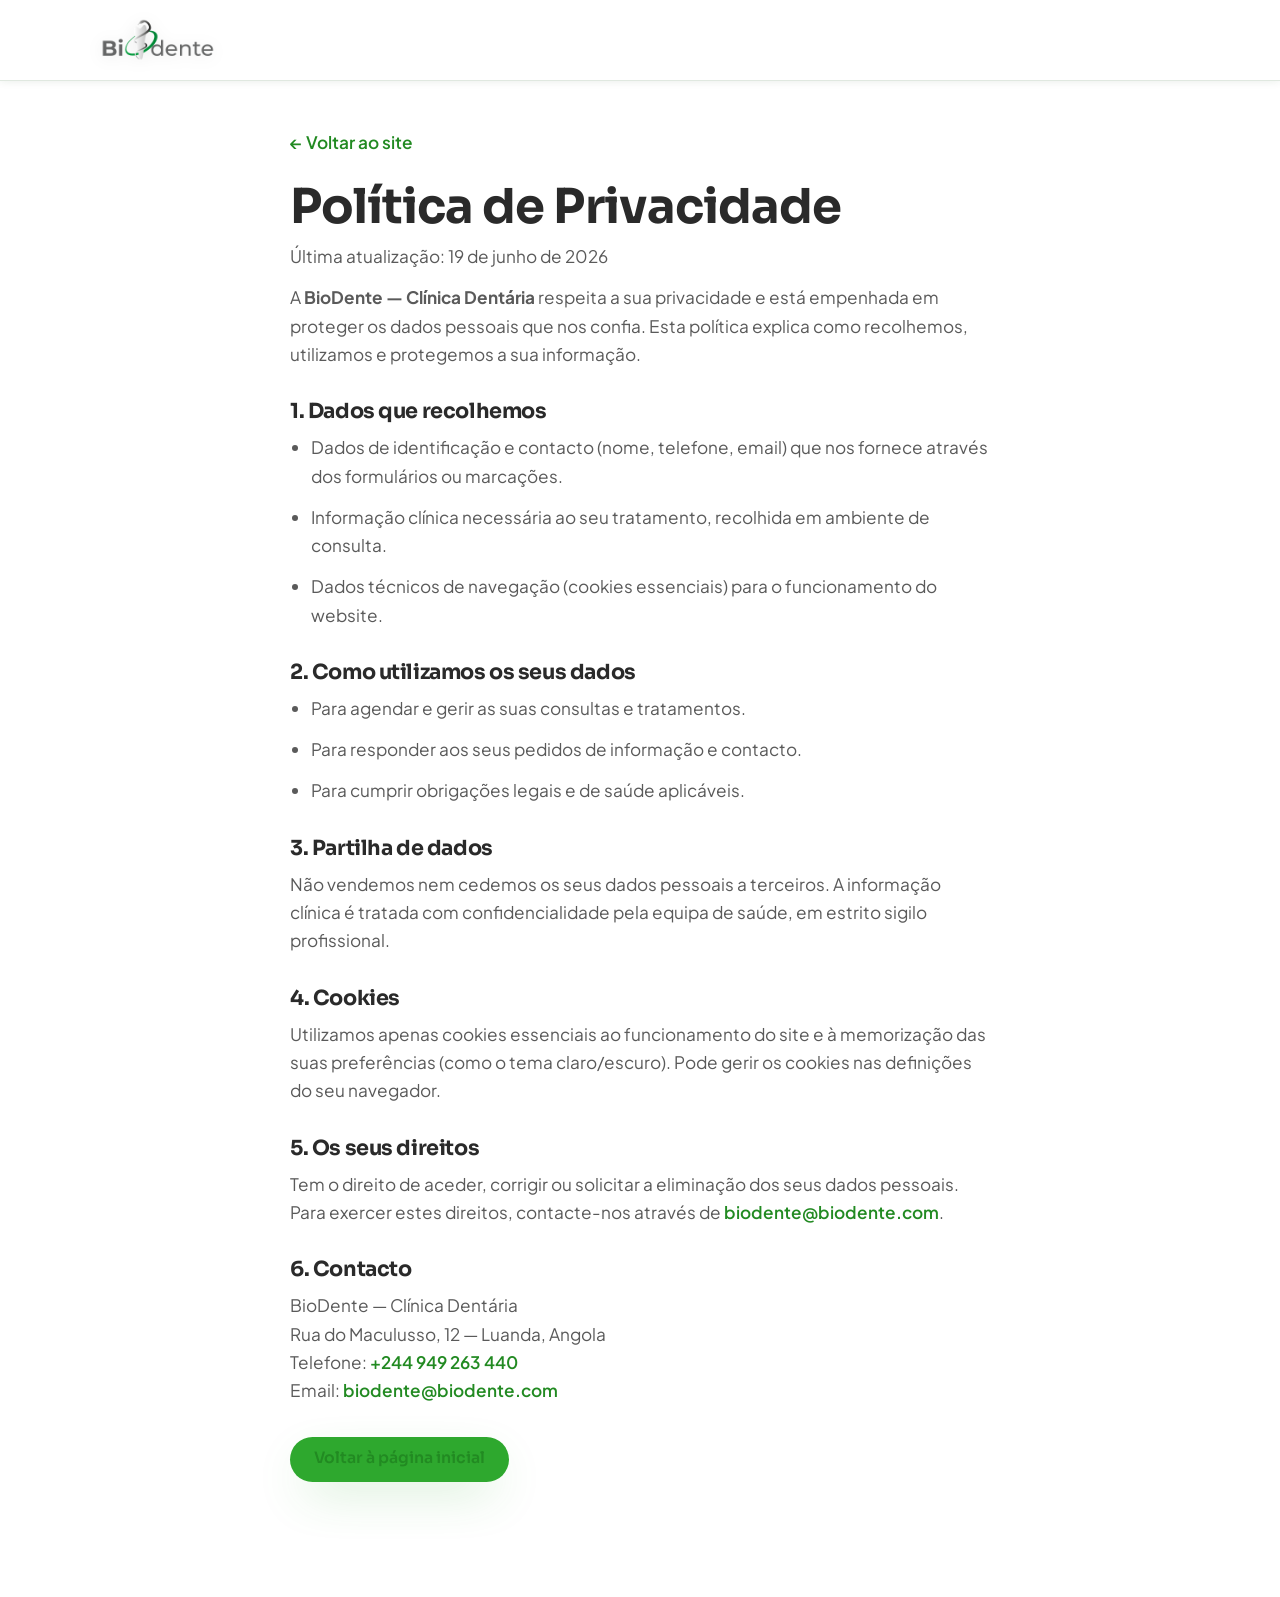
==== commit 038f7611: "feat: redesign completo UI/UX com identidade visual oficial da marca - Logotipo oficial BioDente (cl" ====
--- a/privacidade.html
+++ b/privacidade.html
@@ -6,7 +6,8 @@
 <title>Política de Privacidade — BioDente</title>
 <meta name="description" content="Política de Privacidade da BioDente — Clínica Dentária, Luanda." />
 <meta name="robots" content="index,follow" />
-<link rel="icon" type="image/svg+xml" href="assets/img/favicon.svg" />
+<link rel="icon" type="image/x-icon" href="assets/img/brand/favicon.ico" />
+<link rel="icon" type="image/png" sizes="32x32" href="assets/img/brand/favicon-32.png" />
 <link href="https://fonts.googleapis.com/css2?family=Plus+Jakarta+Sans:wght@400;500;600;700;800&family=Sora:wght@600;700;800&display=swap" rel="stylesheet" />
 <link rel="stylesheet" href="assets/css/styles.css" />
 <style>
@@ -22,9 +23,8 @@
 <body>
 <header class="header is-stuck" id="header">
   <div class="container header__inner">
-    <a href="index.html" class="brand">
-      <svg class="brand__mark" viewBox="0 0 48 48" fill="none"><defs><linearGradient id="bg1" x1="0" y1="0" x2="1" y2="1"><stop offset="0" stop-color="#00c9b1"/><stop offset="1" stop-color="#0a3d5e"/></linearGradient></defs><rect width="48" height="48" rx="13" fill="url(#bg1)"/><path d="M24 11c-5 0-7 2.2-10 2.2-2 0-3.4-.7-4.5-.7-.9 0-1.5.6-1.5 2 0 4.4 1.3 9.2 2.8 13.4C12.6 32.8 14.6 39 17 39c1.9 0 2.4-3 3.4-6 .7-2 1.6-3.2 3.6-3.2s2.9 1.2 3.6 3.2c1 3 1.5 6 3.4 6 2.4 0 4.4-6.2 6.7-11.1 1.5-4.2 2.8-9 2.8-13.4 0-1.4-.6-2-1.5-2-1.1 0-2.5.7-4.5.7-3 0-5-2.2-10-2.2Z" fill="#fff"/></svg>
-      <span>Bio<b>Dente</b></span>
+    <a href="index.html" class="brand" aria-label="BioDente — página inicial">
+      <img src="assets/img/brand/logo-dark.png" alt="BioDente" class="brand__logo" width="140" height="34" loading="eager" />
     </a>
   </div>
 </header>
--- a/assets/css/styles.css
+++ b/assets/css/styles.css
@@ -1,68 +1,68 @@
 /* =========================================================================
-   BioDente — Clínica Dentária | Design System
+   BioDente — Clínica Dentária | Design System v2
    Author: am26dev (MUDS)
-   A premium, accessible, high-performance design system.
+   Brand-aligned, premium, accessible, high-performance design system.
    ========================================================================= */
 
 /* ---------- Design Tokens ---------- */
 :root {
-  /* Brand palette */
-  --teal-50:  #effefb;
-  --teal-100: #c8fff3;
-  --teal-200: #92ffe9;
-  --teal-300: #4df7da;
-  --teal-400: #14e3c6;
-  --teal-500: #00c9b1;
-  --teal-600: #00a896;
-  --teal-700: #058679;
-  --teal-800: #0a6a62;
-  --teal-900: #0d5751;
-
-  --navy-900: #04253c;
-  --navy-800: #062f4a;
-  --navy-700: #0a3d5e;
-  --navy-600: #0f5278;
-
-  --gold-300: #f3d39b;
-  --gold-400: #e8b873;
-  --gold-500: #d99e4e;
-
-  --ink-900: #0b1f2a;
-  --ink-700: #2b4250;
-  --ink-500: #5a7180;
-  --ink-300: #9fb2bd;
+  /* Brand palette — verde institucional BioDente */
+  --green-50:  #f0faf0;
+  --green-100: #d4f0d4;
+  --green-200: #a8e0a8;
+  --green-300: #72c872;
+  --green-400: #4db84d;
+  --green-500: #2ea82e;   /* verde principal da marca */
+  --green-600: #228a22;   /* verde escuro */
+  --green-700: #1a6e1a;
+  --green-800: #145214;
+  --green-900: #0d3a0d;
+
+  /* Cinzas premium da marca */
+  --gray-50:  #f9f9f9;
+  --gray-100: #f2f2f2;
+  --gray-200: #e5e5e5;
+  --gray-300: #d0d0d0;
+  --gray-400: #a8a8a8;
+  --gray-500: #808080;
+  --gray-600: #5a5a5a;   /* cinza texto da marca */
+  --gray-700: #404040;
+  --gray-800: #2a2a2a;
+  --gray-900: #1a1a1a;
 
   /* Semantic (light theme default) */
   --bg:          #ffffff;
-  --bg-soft:     #f4f9f9;
+  --bg-soft:     #f7faf7;
   --bg-elev:     #ffffff;
-  --bg-tint:     #ecf8f6;
+  --bg-tint:     #eef7ee;
   --surface:     #ffffff;
-  --text:        #0b1f2a;
-  --text-soft:   #4a6373;
-  --text-mute:   #74909f;
-  --border:      #e3edf0;
-  --border-soft: #eef4f5;
-
-  --primary:     var(--teal-600);
+  --text:        #2a2a2a;
+  --text-soft:   #5a5a5a;
+  --text-mute:   #888888;
+  --border:      #e0e8e0;
+  --border-soft: #edf4ed;
+
+  --primary:     var(--green-500);
   --primary-ink: #ffffff;
-  --primary-d:   var(--teal-700);
-  --accent:      var(--gold-400);
-  --deep:        var(--navy-900);
-
-  --ring: 0 0 0 4px rgba(0, 168, 150, .25);
+  --primary-d:   var(--green-600);
+  --primary-l:   var(--green-400);
+  --accent:      var(--green-300);
+  --deep:        var(--gray-900);
+
+  --ring: 0 0 0 4px rgba(46, 168, 46, .22);
 
   /* Gradients */
-  --grad-brand: linear-gradient(135deg, var(--teal-500) 0%, var(--teal-700) 55%, var(--navy-800) 100%);
-  --grad-soft:  linear-gradient(135deg, #e9fbf7 0%, #f3f9ff 100%);
-  --grad-deep:  radial-gradient(120% 120% at 80% 0%, #0b4a5f 0%, #062f4a 45%, #04253c 100%);
+  --grad-brand: linear-gradient(135deg, var(--green-400) 0%, var(--green-600) 55%, var(--gray-800) 100%);
+  --grad-soft:  linear-gradient(135deg, #eef7ee 0%, #f7faf7 100%);
+  --grad-deep:  radial-gradient(120% 120% at 80% 0%, #1a4a1a 0%, #0d3a0d 45%, #0a2a0a 100%);
+  --grad-hero:  linear-gradient(135deg, #f0faf0 0%, #ffffff 60%, #f7faf7 100%);
 
   /* Shadows */
-  --sh-xs: 0 1px 2px rgba(6, 47, 74, .06);
-  --sh-sm: 0 2px 8px rgba(6, 47, 74, .08);
-  --sh-md: 0 10px 30px -12px rgba(6, 47, 74, .25);
-  --sh-lg: 0 30px 60px -20px rgba(6, 47, 74, .35);
-  --sh-glow: 0 18px 50px -16px rgba(0, 168, 150, .55);
+  --sh-xs: 0 1px 2px rgba(0, 60, 0, .06);
+  --sh-sm: 0 2px 8px rgba(0, 60, 0, .08);
+  --sh-md: 0 10px 30px -12px rgba(0, 60, 0, .18);
+  --sh-lg: 0 30px 60px -20px rgba(0, 60, 0, .22);
+  --sh-glow: 0 18px 50px -16px rgba(46, 168, 46, .45);
 
   /* Radii */
   --r-sm: 10px;
@@ -78,27 +78,27 @@
   /* Layout */
   --container: 1200px;
   --gutter: clamp(1rem, 4vw, 2.5rem);
-  --header-h: 76px;
+  --header-h: 80px;
 
   --ease: cubic-bezier(.22, 1, .36, 1);
   --ease-in-out: cubic-bezier(.65, 0, .35, 1);
 }
 
 [data-theme="dark"] {
-  --bg:          #061722;
-  --bg-soft:     #0a212e;
-  --bg-elev:     #0c2734;
-  --bg-tint:     #0e2c39;
-  --surface:     #0d2a37;
-  --text:        #eaf4f6;
-  --text-soft:   #aac3cd;
-  --text-mute:   #7d99a4;
-  --border:      #173846;
-  --border-soft: #112e3a;
-  --primary:     var(--teal-400);
-  --primary-ink: #04253c;
-  --primary-d:   var(--teal-300);
-  --grad-soft:   linear-gradient(135deg, #0a2530 0%, #08202c 100%);
+  --bg:          #0f1a0f;
+  --bg-soft:     #141f14;
+  --bg-elev:     #182018;
+  --bg-tint:     #1c2a1c;
+  --surface:     #182018;
+  --text:        #edf5ed;
+  --text-soft:   #a8c4a8;
+  --text-mute:   #7a9a7a;
+  --border:      #243024;
+  --border-soft: #1c281c;
+  --primary:     var(--green-400);
+  --primary-ink: #0d3a0d;
+  --primary-d:   var(--green-300);
+  --grad-soft:   linear-gradient(135deg, #141f14 0%, #101810 100%);
   --sh-md: 0 10px 30px -12px rgba(0, 0, 0, .55);
   --sh-lg: 0 30px 60px -20px rgba(0, 0, 0, .6);
 }
@@ -127,7 +127,7 @@
 button { font: inherit; cursor: pointer; border: 0; background: none; color: inherit; }
 ul { list-style: none; padding: 0; }
 :focus-visible { outline: none; box-shadow: var(--ring); border-radius: 6px; }
-::selection { background: var(--teal-300); color: var(--navy-900); }
+::selection { background: var(--green-200); color: var(--green-900); }
 
 h1, h2, h3, h4 { font-family: var(--font-display); line-height: 1.12; font-weight: 700; letter-spacing: -.02em; color: var(--text); }
 
@@ -152,7 +152,7 @@
   background: var(--bg-tint); padding: .4rem .9rem; border-radius: var(--r-full);
   border: 1px solid var(--border);
 }
-[data-theme="dark"] .eyebrow { color: var(--teal-300); }
+[data-theme="dark"] .eyebrow { color: var(--green-300); }
 .section-head { max-width: 720px; margin-inline: auto; margin-bottom: clamp(2.2rem, 5vw, 3.6rem); }
 .section-head.center { text-align: center; }
 .section-title { font-size: clamp(1.9rem, 1.3rem + 2.6vw, 3.15rem); margin: 1rem 0 .8rem; }
@@ -172,13 +172,13 @@
 .btn svg { width: 1.15em; height: 1.15em; }
 .btn:active { transform: translateY(1px) scale(.99); }
 .btn--primary { background: var(--primary); color: var(--primary-ink); box-shadow: var(--sh-glow); }
-.btn--primary:hover { transform: translateY(-2px); box-shadow: 0 24px 60px -14px rgba(0,168,150,.7); }
+.btn--primary:hover { transform: translateY(-2px); box-shadow: 0 24px 60px -14px rgba(46,168,46,.6); }
 .btn--ghost { background: var(--surface); color: var(--text); border: 1.5px solid var(--border); box-shadow: var(--sh-xs); }
 .btn--ghost:hover { transform: translateY(-2px); border-color: var(--primary); color: var(--primary-d); box-shadow: var(--sh-sm); }
 .btn--wa { background: #25d366; color: #04321a; box-shadow: 0 16px 40px -14px rgba(37,211,102,.7); }
 .btn--wa:hover { transform: translateY(-2px); background: #1fc35d; }
-.btn--white { background: #fff; color: var(--navy-900); }
-.btn--white:hover { transform: translateY(-2px); }
+.btn--white { background: #fff; color: var(--green-700); border: 1.5px solid rgba(255,255,255,.3); }
+.btn--white:hover { transform: translateY(-2px); background: rgba(255,255,255,.92); }
 .btn--lg { --pad-y: 1.08rem; --pad-x: 1.9rem; font-size: 1.04rem; }
 .btn--block { width: 100%; }
 
@@ -190,16 +190,23 @@
 }
 .header__inner { display: flex; align-items: center; gap: 1.5rem; width: 100%; }
 .header.is-stuck {
-  background: color-mix(in srgb, var(--bg) 82%, transparent);
+  background: color-mix(in srgb, var(--bg) 90%, transparent);
   backdrop-filter: saturate(160%) blur(16px);
   -webkit-backdrop-filter: saturate(160%) blur(16px);
   box-shadow: 0 1px 0 var(--border), var(--sh-sm);
 }
-.brand { display: inline-flex; align-items: center; gap: .65rem; font-family: var(--font-display); font-weight: 800; font-size: 1.32rem; letter-spacing: -.02em; }
-.brand__mark { width: 40px; height: 40px; flex: none; filter: drop-shadow(0 6px 14px rgba(0,168,150,.4)); }
-.brand b { color: var(--primary-d); }
-[data-theme="dark"] .brand b { color: var(--teal-300); }
-.brand span { color: var(--text); }
+
+/* Brand / Logo */
+.brand { display: inline-flex; align-items: center; gap: .5rem; flex-shrink: 0; }
+.brand__logo {
+  height: 46px; width: auto; max-width: 180px;
+  object-fit: contain; object-position: left center;
+  filter: drop-shadow(0 2px 8px rgba(0,0,0,.08));
+  transition: opacity .2s var(--ease);
+}
+.brand__logo:hover { opacity: .88; }
+/* Logo negativo para o footer escuro */
+.brand__logo--white { filter: brightness(0) invert(1); }
 
 .nav { display: flex; align-items: center; gap: .25rem; margin-inline: auto; }
 .nav a {
@@ -207,7 +214,7 @@
   color: var(--text-soft); transition: color .2s var(--ease), background .2s var(--ease);
 }
 .nav a:hover, .nav a.is-active { color: var(--primary-d); background: var(--bg-tint); }
-[data-theme="dark"] .nav a:hover, [data-theme="dark"] .nav a.is-active { color: var(--teal-300); }
+[data-theme="dark"] .nav a:hover, [data-theme="dark"] .nav a.is-active { color: var(--green-300); }
 
 .header__actions { display: flex; align-items: center; gap: .6rem; }
 .icon-btn {
@@ -225,51 +232,74 @@
 .scroll-progress { position: fixed; top: 0; left: 0; height: 3px; width: 0; z-index: 110; background: var(--grad-brand); transition: width .1s linear; }
 
 /* ---------- Hero ---------- */
-.hero { position: relative; padding-top: calc(var(--header-h) + clamp(2rem, 6vw, 4.5rem)); padding-bottom: clamp(3rem, 7vw, 6rem); overflow: hidden; }
+.hero {
+  position: relative;
+  padding-top: calc(var(--header-h) + clamp(2rem, 6vw, 4rem));
+  padding-bottom: clamp(3rem, 7vw, 5.5rem);
+  overflow: hidden;
+  background: var(--grad-hero);
+}
 .hero::before {
-  content: ""; position: absolute; inset: 0; z-index: -2;
+  content: ""; position: absolute; inset: 0; z-index: 0;
   background:
-    radial-gradient(50% 45% at 85% 0%, rgba(0,201,177,.16), transparent 60%),
-    radial-gradient(45% 40% at 0% 30%, rgba(15,82,120,.12), transparent 60%);
-}
-.hero__blob { position: absolute; z-index: -1; filter: blur(8px); opacity: .8; pointer-events: none; }
-.hero__grid { display: grid; grid-template-columns: 1.05fr .95fr; gap: clamp(2rem, 5vw, 4rem); align-items: center; }
+    radial-gradient(55% 50% at 90% 0%, rgba(46,168,46,.12), transparent 65%),
+    radial-gradient(40% 45% at 0% 40%, rgba(34,138,34,.08), transparent 60%);
+}
+.hero__blob { position: absolute; z-index: 0; filter: blur(8px); opacity: .7; pointer-events: none; }
+.hero__grid {
+  display: grid;
+  grid-template-columns: 1.1fr .9fr;
+  gap: clamp(2rem, 5vw, 4rem);
+  align-items: center;
+  position: relative; z-index: 1;
+}
 .hero__badge {
   display: inline-flex; align-items: center; gap: .6rem; padding: .5rem .5rem .5rem .9rem;
   border-radius: var(--r-full); background: var(--surface); border: 1px solid var(--border);
   box-shadow: var(--sh-sm); font-weight: 600; font-size: .85rem; color: var(--text-soft);
 }
-.hero__badge .pill { background: var(--bg-tint); color: var(--primary-d); padding: .25rem .6rem; border-radius: var(--r-full); font-weight: 700; font-size: .78rem; }
-.hero h1 { font-size: clamp(2.4rem, 1.4rem + 4.4vw, 4.3rem); margin: 1.2rem 0 1.1rem; }
-.hero__lead { font-size: clamp(1.08rem, 1rem + .5vw, 1.28rem); color: var(--text-soft); max-width: 33ch; }
+.hero__badge .pill {
+  background: var(--bg-tint); color: var(--primary-d); padding: .25rem .6rem;
+  border-radius: var(--r-full); font-weight: 700; font-size: .78rem;
+}
+.hero h1 { font-size: clamp(2.4rem, 1.4rem + 4.4vw, 4.2rem); margin: 1.2rem 0 1.1rem; }
+.hero__lead { font-size: clamp(1.08rem, 1rem + .5vw, 1.25rem); color: var(--text-soft); max-width: 36ch; }
 .hero__cta { display: flex; flex-wrap: wrap; gap: .9rem; margin-top: 1.9rem; }
 .hero__trust { display: flex; align-items: center; gap: 1.3rem; margin-top: 2.2rem; flex-wrap: wrap; }
 .hero__rating { display: flex; align-items: center; gap: .6rem; }
-.stars { color: var(--gold-500); letter-spacing: 2px; font-size: 1.05rem; }
+.stars { color: #f0a500; letter-spacing: 2px; font-size: 1.05rem; }
 .hero__rating b { font-family: var(--font-display); }
 .hero__rating small { display: block; color: var(--text-mute); font-size: .82rem; }
 .avatars { display: flex; }
 .avatars img, .avatars span {
   width: 40px; height: 40px; border-radius: 50%; border: 3px solid var(--bg); margin-left: -12px;
-  display: grid; place-items: center; font-weight: 700; font-size: .85rem; color: #fff; background: var(--grad-brand);
+  display: grid; place-items: center; font-weight: 700; font-size: .85rem; color: #fff;
+  background: var(--grad-brand);
 }
 .avatars :first-child { margin-left: 0; }
 
-/* Hero visual card */
+/* Hero visual */
 .hero__visual { position: relative; }
 .hero__card {
   position: relative; border-radius: var(--r-xl); overflow: hidden; box-shadow: var(--sh-lg);
-  border: 1px solid var(--border); background: var(--grad-deep); aspect-ratio: 4 / 4.4;
+  border: 1px solid var(--border); background: var(--grad-soft); aspect-ratio: 4 / 4.4;
   min-height: 420px;
 }
-.hero__card img { width: 100%; height: 100%; object-fit: cover; opacity: .92; }
-.hero__card-overlay { position: absolute; inset: 0; background: linear-gradient(180deg, transparent 40%, rgba(4,37,60,.55) 100%); }
+.hero__card img { width: 100%; height: 100%; object-fit: cover; object-position: center top; opacity: .96; }
+.hero__card-overlay {
+  position: absolute; inset: 0;
+  background: linear-gradient(180deg, transparent 50%, rgba(10,40,10,.35) 100%);
+}
 .floaty {
   position: absolute; background: var(--surface); border: 1px solid var(--border);
-  border-radius: var(--r-md); box-shadow: var(--sh-md); padding: .85rem 1rem; display: flex; align-items: center; gap: .7rem;
+  border-radius: var(--r-md); box-shadow: var(--sh-md); padding: .85rem 1rem;
+  display: flex; align-items: center; gap: .7rem;
   animation: floaty 6s var(--ease-in-out) infinite;
 }
-.floaty .ic { width: 40px; height: 40px; border-radius: 12px; display: grid; place-items: center; background: var(--bg-tint); color: var(--primary-d); flex: none; }
+.floaty .ic {
+  width: 40px; height: 40px; border-radius: 12px; display: grid; place-items: center;
+  background: var(--bg-tint); color: var(--primary-d); flex: none;
+}
 .floaty .ic svg { width: 22px; height: 22px; }
 .floaty strong { font-family: var(--font-display); font-size: 1.05rem; display: block; line-height: 1.1; }
 .floaty small { color: var(--text-mute); font-size: .78rem; }
@@ -278,7 +308,7 @@
 .floaty--3 { bottom: -4%; left: 12%; animation-delay: -2s; }
 @keyframes floaty { 0%,100% { transform: translateY(0); } 50% { transform: translateY(-14px); } }
 
-/* ---------- Marquee / trust bar ---------- */
+/* ---------- Trust bar ---------- */
 .trustbar { border-block: 1px solid var(--border); background: var(--bg-soft); padding-block: 1.1rem; }
 .trustbar__inner { display: flex; align-items: center; justify-content: space-around; gap: 1.5rem; flex-wrap: wrap; }
 .trustbar__item { display: inline-flex; align-items: center; gap: .6rem; color: var(--text-soft); font-weight: 600; font-size: .92rem; }
@@ -288,12 +318,18 @@
 .cards { grid-template-columns: repeat(auto-fit, minmax(260px, 1fr)); }
 .card {
   background: var(--surface); border: 1px solid var(--border); border-radius: var(--r-lg);
-  padding: 1.6rem; position: relative; overflow: hidden;
+  overflow: hidden; position: relative;
   transition: transform .35s var(--ease), box-shadow .35s var(--ease), border-color .35s var(--ease);
 }
+.card__img {
+  width: 100%; aspect-ratio: 16/9; object-fit: cover; display: block;
+  transition: transform .5s var(--ease);
+}
+.card:hover .card__img { transform: scale(1.04); }
+.card__body { padding: 1.4rem 1.6rem 1.6rem; }
 .card::after {
   content: ""; position: absolute; inset: auto -40% -60% auto; width: 200px; height: 200px;
-  background: radial-gradient(circle, rgba(0,201,177,.16), transparent 70%); opacity: 0; transition: opacity .4s var(--ease);
+  background: radial-gradient(circle, rgba(46,168,46,.12), transparent 70%); opacity: 0; transition: opacity .4s var(--ease);
 }
 .card:hover { transform: translateY(-6px); box-shadow: var(--sh-md); border-color: color-mix(in srgb, var(--primary) 40%, var(--border)); }
 .card:hover::after { opacity: 1; }
@@ -302,13 +338,13 @@
   background: var(--grad-soft); color: var(--primary-d); margin-bottom: 1.1rem;
   border: 1px solid var(--border); transition: transform .35s var(--ease);
 }
-[data-theme="dark"] .card__ic { color: var(--teal-300); }
+[data-theme="dark"] .card__ic { color: var(--green-300); }
 .card:hover .card__ic { transform: scale(1.08) rotate(-4deg); }
 .card__ic svg { width: 30px; height: 30px; }
-.card h3 { font-size: 1.22rem; margin-bottom: .5rem; }
-.card p { color: var(--text-soft); font-size: .98rem; }
+.card h3 { font-size: 1.18rem; margin-bottom: .5rem; }
+.card p { color: var(--text-soft); font-size: .96rem; }
 .card__link { display: inline-flex; align-items: center; gap: .4rem; margin-top: 1rem; font-weight: 700; color: var(--primary-d); font-size: .92rem; }
-[data-theme="dark"] .card__link { color: var(--teal-300); }
+[data-theme="dark"] .card__link { color: var(--green-300); }
 .card__link svg { width: 16px; height: 16px; transition: transform .25s var(--ease); }
 .card:hover .card__link svg { transform: translateX(4px); }
 
@@ -321,20 +357,27 @@
 }
 .feature:hover { transform: translateX(6px); box-shadow: var(--sh-sm); }
 .feature__ic { width: 48px; height: 48px; border-radius: 12px; flex: none; display: grid; place-items: center; background: var(--bg-tint); color: var(--primary-d); }
-[data-theme="dark"] .feature__ic { color: var(--teal-300); }
+[data-theme="dark"] .feature__ic { color: var(--green-300); }
 .feature__ic svg { width: 24px; height: 24px; }
 .feature h4 { font-size: 1.08rem; margin-bottom: .25rem; }
 .feature p { color: var(--text-soft); font-size: .94rem; }
-.why__media { position: relative; border-radius: var(--r-xl); overflow: hidden; box-shadow: var(--sh-lg); border: 1px solid var(--border); aspect-ratio: 1/1; background: var(--grad-deep); }
+.why__media {
+  position: relative; border-radius: var(--r-xl); overflow: hidden;
+  box-shadow: var(--sh-lg); border: 1px solid var(--border);
+  aspect-ratio: 1/1; background: var(--grad-soft);
+}
 .why__media img { width: 100%; height: 100%; object-fit: cover; }
 
 /* ---------- Stats ---------- */
-.stats { background: var(--grad-deep); color: #eaf6f6; border-radius: var(--r-xl); padding: clamp(2.2rem, 5vw, 3.6rem); position: relative; overflow: hidden; }
-.stats::before { content: ""; position: absolute; inset: 0; background: radial-gradient(60% 80% at 90% 10%, rgba(0,201,177,.22), transparent 60%); }
+.stats {
+  background: var(--grad-deep); color: #eaf6ea; border-radius: var(--r-xl);
+  padding: clamp(2.2rem, 5vw, 3.6rem); position: relative; overflow: hidden;
+}
+.stats::before { content: ""; position: absolute; inset: 0; background: radial-gradient(60% 80% at 90% 10%, rgba(46,168,46,.2), transparent 60%); }
 .stats__grid { display: grid; grid-template-columns: repeat(4, 1fr); gap: 1.5rem; position: relative; }
 .stat { text-align: center; }
-.stat b { font-family: var(--font-display); font-size: clamp(2.1rem, 1.2rem + 3vw, 3.4rem); line-height: 1; display: block; background: linear-gradient(180deg, #fff, #aef3e7); -webkit-background-clip: text; background-clip: text; color: transparent; }
-.stat span { display: block; margin-top: .5rem; color: #b9d6da; font-weight: 600; font-size: .92rem; letter-spacing: .02em; }
+.stat b { font-family: var(--font-display); font-size: clamp(2.1rem, 1.2rem + 3vw, 3.4rem); line-height: 1; display: block; background: linear-gradient(180deg, #fff, #a8e8a8); -webkit-background-clip: text; background-clip: text; color: transparent; }
+.stat span { display: block; margin-top: .5rem; color: #a8d4a8; font-weight: 600; font-size: .92rem; letter-spacing: .02em; }
 
 /* ---------- Process / Steps ---------- */
 .steps { counter-reset: step; display: grid; grid-template-columns: repeat(auto-fit, minmax(230px, 1fr)); gap: 1.4rem; }
@@ -359,10 +402,27 @@
 .member__socials a:hover { background: var(--primary); color: #fff; }
 .member__socials svg { width: 16px; height: 16px; }
 
+/* ---------- Gallery / Clinic Images ---------- */
+.gallery { display: grid; grid-template-columns: repeat(auto-fit, minmax(280px, 1fr)); gap: 1.2rem; }
+.gallery__item {
+  border-radius: var(--r-lg); overflow: hidden; position: relative;
+  aspect-ratio: 4/3; background: var(--grad-soft);
+  box-shadow: var(--sh-sm); border: 1px solid var(--border);
+  transition: transform .35s var(--ease), box-shadow .35s var(--ease);
+}
+.gallery__item:hover { transform: translateY(-4px); box-shadow: var(--sh-md); }
+.gallery__item img { width: 100%; height: 100%; object-fit: cover; transition: transform .5s var(--ease); }
+.gallery__item:hover img { transform: scale(1.05); }
+.gallery__caption {
+  position: absolute; bottom: 0; left: 0; right: 0;
+  padding: 1rem 1.2rem; background: linear-gradient(transparent, rgba(10,40,10,.7));
+  color: #fff; font-weight: 600; font-size: .9rem;
+}
+
 /* ---------- Testimonials ---------- */
 .testi-track { display: grid; grid-template-columns: repeat(auto-fit, minmax(300px, 1fr)); gap: 1.4rem; }
 .testi { background: var(--surface); border: 1px solid var(--border); border-radius: var(--r-lg); padding: 1.7rem; position: relative; }
-.testi__stars { color: var(--gold-500); letter-spacing: 2px; margin-bottom: .8rem; }
+.testi__stars { color: #f0a500; letter-spacing: 2px; margin-bottom: .8rem; }
 .testi p { color: var(--text); font-size: 1.02rem; font-style: italic; }
 .testi__quote { position: absolute; top: 1rem; right: 1.4rem; font-family: var(--font-display); font-size: 4rem; line-height: 1; color: var(--bg-tint); }
 .testi__person { display: flex; align-items: center; gap: .8rem; margin-top: 1.3rem; }
@@ -371,8 +431,12 @@
 .testi__person small { color: var(--text-mute); }
 
 /* ---------- Promo banner ---------- */
-.promo { background: var(--grad-brand); border-radius: var(--r-xl); padding: clamp(2.2rem, 5vw, 3.4rem); color: #fff; position: relative; overflow: hidden; display: grid; grid-template-columns: 1.4fr 1fr; gap: 2rem; align-items: center; }
-.promo::before { content: ""; position: absolute; inset: -40% -10% auto auto; width: 360px; height: 360px; background: radial-gradient(circle, rgba(255,255,255,.18), transparent 70%); }
+.promo {
+  background: var(--grad-brand); border-radius: var(--r-xl);
+  padding: clamp(2.2rem, 5vw, 3.4rem); color: #fff; position: relative; overflow: hidden;
+  display: grid; grid-template-columns: 1.4fr 1fr; gap: 2rem; align-items: center;
+}
+.promo::before { content: ""; position: absolute; inset: -40% -10% auto auto; width: 360px; height: 360px; background: radial-gradient(circle, rgba(255,255,255,.15), transparent 70%); }
 .promo h2 { color: #fff; font-size: clamp(1.7rem, 1.2rem + 2vw, 2.7rem); }
 .promo p { color: rgba(255,255,255,.9); margin-top: .6rem; }
 .promo__discount { text-align: center; }
@@ -394,7 +458,9 @@
 .posts { grid-template-columns: repeat(auto-fit, minmax(290px, 1fr)); }
 .post { background: var(--surface); border: 1px solid var(--border); border-radius: var(--r-lg); overflow: hidden; transition: transform .35s var(--ease), box-shadow .35s var(--ease); display: flex; flex-direction: column; }
 .post:hover { transform: translateY(-6px); box-shadow: var(--sh-md); }
-.post__img { aspect-ratio: 16/9; background: var(--grad-deep); position: relative; }
+.post__img { aspect-ratio: 16/9; background: var(--grad-deep); position: relative; overflow: hidden; }
+.post__img img { width: 100%; height: 100%; object-fit: cover; transition: transform .5s var(--ease); }
+.post:hover .post__img img { transform: scale(1.05); }
 .post__img svg { width: 100%; height: 100%; }
 .post__cat { position: absolute; left: 12px; top: 12px; background: var(--surface); color: var(--primary-d); font-weight: 700; font-size: .74rem; padding: .3rem .7rem; border-radius: var(--r-full); }
 .post__body { padding: 1.2rem 1.3rem 1.4rem; flex: 1; display: flex; flex-direction: column; }
@@ -408,7 +474,7 @@
 .info-row { display: flex; gap: 1rem; padding: 1rem 0; border-bottom: 1px solid var(--border-soft); }
 .info-row:last-child { border-bottom: 0; }
 .info-row .ic { width: 46px; height: 46px; border-radius: 12px; flex: none; display: grid; place-items: center; background: var(--bg-tint); color: var(--primary-d); }
-[data-theme="dark"] .info-row .ic { color: var(--teal-300); }
+[data-theme="dark"] .info-row .ic { color: var(--green-300); }
 .info-row .ic svg { width: 22px; height: 22px; }
 .info-row b { font-family: var(--font-display); display: block; font-size: .82rem; text-transform: uppercase; letter-spacing: .06em; color: var(--text-mute); }
 .info-row a, .info-row p { color: var(--text); font-weight: 600; font-size: 1.02rem; }
@@ -431,29 +497,29 @@
 .map-embed iframe { width: 100%; height: 100%; border: 0; filter: saturate(1.05); }
 
 /* ---------- Footer ---------- */
-.footer { background: var(--grad-deep); color: #cfe6ea; padding-top: clamp(3.2rem, 6vw, 5rem); margin-top: 2rem; }
-.footer a { color: #cfe6ea; }
+.footer { background: var(--grad-deep); color: #c8e4c8; padding-top: clamp(3.2rem, 6vw, 5rem); margin-top: 2rem; }
+.footer a { color: #c8e4c8; }
 .footer__top { display: grid; grid-template-columns: 1.6fr 1fr 1fr 1.2fr; gap: 2rem; padding-bottom: 2.6rem; border-bottom: 1px solid rgba(255,255,255,.1); }
-.footer .brand span { color: #fff; }
-.footer .brand b { color: var(--teal-300); }
-.footer__about { color: #a9cdd3; margin: 1rem 0 1.3rem; font-size: .95rem; max-width: 34ch; }
+.footer .brand__logo { height: 40px; filter: brightness(0) invert(1); }
+.footer__about { color: #a0c4a0; margin: 1rem 0 1.3rem; font-size: .95rem; max-width: 34ch; }
 .footer h5 { font-family: var(--font-display); color: #fff; font-size: 1rem; margin-bottom: 1rem; letter-spacing: .02em; }
 .footer__links { display: grid; gap: .6rem; }
-.footer__links a { color: #a9cdd3; font-size: .94rem; transition: color .2s, padding .2s; }
+.footer__links a { color: #a0c4a0; font-size: .94rem; transition: color .2s, padding .2s; }
 .footer__links a:hover { color: #fff; padding-left: 4px; }
 .footer__socials { display: flex; gap: .6rem; margin-top: 1.2rem; }
 .footer__socials a { width: 42px; height: 42px; border-radius: 12px; display: grid; place-items: center; background: rgba(255,255,255,.08); color: #fff; transition: background .25s, transform .25s; }
 .footer__socials a:hover { background: var(--primary); transform: translateY(-3px); }
 .footer__socials svg { width: 20px; height: 20px; }
-.footer__hours li { display: flex; justify-content: space-between; gap: 1rem; color: #a9cdd3; font-size: .92rem; padding: .35rem 0; }
+.footer__hours li { display: flex; justify-content: space-between; gap: 1rem; color: #a0c4a0; font-size: .92rem; padding: .35rem 0; }
 .footer__hours b { color: #fff; }
-.footer__bottom { display: flex; align-items: center; justify-content: space-between; gap: 1rem; flex-wrap: wrap; padding-block: 1.6rem; font-size: .86rem; color: #8fb6bd; }
+.footer__bottom { display: flex; align-items: center; justify-content: space-between; gap: 1rem; flex-wrap: wrap; padding-block: 1.6rem; font-size: .86rem; color: #7aa87a; }
 .footer__bottom a:hover { color: #fff; }
 
 /* ---------- Floating actions ---------- */
 .fab-wa {
   position: fixed; right: 22px; bottom: 22px; z-index: 90; width: 60px; height: 60px; border-radius: 50%;
-  background: #25d366; color: #fff; display: grid; place-items: center; box-shadow: 0 16px 40px -10px rgba(37,211,102,.7);
+  background: #25d366; color: #fff; display: grid; place-items: center;
+  box-shadow: 0 16px 40px -10px rgba(37,211,102,.7);
   transition: transform .25s var(--ease); animation: pulse 2.6s infinite;
 }
 .fab-wa:hover { transform: scale(1.08); }
@@ -461,8 +527,9 @@
 @keyframes pulse { 0% { box-shadow: 0 16px 40px -10px rgba(37,211,102,.7), 0 0 0 0 rgba(37,211,102,.5); } 70% { box-shadow: 0 16px 40px -10px rgba(37,211,102,.7), 0 0 0 16px rgba(37,211,102,0); } 100% { box-shadow: 0 16px 40px -10px rgba(37,211,102,.7), 0 0 0 0 rgba(37,211,102,0); } }
 .to-top {
   position: fixed; right: 24px; bottom: 92px; z-index: 89; width: 46px; height: 46px; border-radius: 50%;
-  background: var(--surface); border: 1.5px solid var(--border); color: var(--primary-d); display: grid; place-items: center;
-  box-shadow: var(--sh-sm); opacity: 0; visibility: hidden; transform: translateY(12px); transition: all .3s var(--ease);
+  background: var(--surface); border: 1.5px solid var(--border); color: var(--primary-d);
+  display: grid; place-items: center; box-shadow: var(--sh-sm);
+  opacity: 0; visibility: hidden; transform: translateY(12px); transition: all .3s var(--ease);
 }
 .to-top.show { opacity: 1; visibility: visible; transform: translateY(0); }
 .to-top svg { width: 20px; height: 20px; }
@@ -470,7 +537,7 @@
 /* ---------- Modal (Booking) ---------- */
 .modal { position: fixed; inset: 0; z-index: 200; display: none; }
 .modal.open { display: block; }
-.modal__overlay { position: absolute; inset: 0; background: rgba(4,37,60,.55); backdrop-filter: blur(4px); opacity: 0; transition: opacity .3s var(--ease); }
+.modal__overlay { position: absolute; inset: 0; background: rgba(10,40,10,.5); backdrop-filter: blur(4px); opacity: 0; transition: opacity .3s var(--ease); }
 .modal.open .modal__overlay { opacity: 1; }
 .modal__dialog {
   position: absolute; left: 50%; top: 50%; transform: translate(-50%, -46%); opacity: 0;
@@ -490,7 +557,8 @@
 .steps-dots span.active { background: var(--primary); }
 .choice-grid { display: grid; grid-template-columns: 1fr 1fr; gap: .7rem; }
 .choice {
-  border: 1.5px solid var(--border); border-radius: var(--r-md); padding: 1rem; text-align: left; display: flex; gap: .7rem; align-items: center;
+  border: 1.5px solid var(--border); border-radius: var(--r-md); padding: 1rem; text-align: left;
+  display: flex; gap: .7rem; align-items: center;
   transition: border-color .2s, background .2s, transform .2s; background: var(--surface);
 }
 .choice:hover { transform: translateY(-2px); }
@@ -502,73 +570,99 @@
 .modal__step.active { display: block; animation: fadeUp .4s var(--ease); }
 .modal__nav { display: flex; justify-content: space-between; gap: .8rem; margin-top: 1.3rem; }
 .booking-success { text-align: center; padding: 1rem 0; }
-.booking-success .check { width: 76px; height: 76px; border-radius: 50%; background: var(--bg-tint); color: var(--primary); display: grid; place-items: center; margin: 0 auto 1.1rem; }
-.booking-success .check svg { width: 40px; height: 40px; }
+.booking-success .check { width: 76px; height: 76px; border-radius: 50%; background: var(--grad-brand); color: #fff; display: grid; place-items: center; margin: 0 auto 1.2rem; box-shadow: var(--sh-glow); }
+.booking-success .check svg { width: 38px; height: 38px; }
 
 /* ---------- Chat assistant ---------- */
-.chat-fab { position: fixed; left: 22px; bottom: 22px; z-index: 90; display: inline-flex; align-items: center; gap: .55rem; padding: .7rem 1.1rem .7rem .8rem; border-radius: var(--r-full); background: var(--surface); border: 1px solid var(--border); box-shadow: var(--sh-md); font-weight: 700; font-family: var(--font-display); font-size: .92rem; color: var(--text); transition: transform .25s var(--ease); }
-.chat-fab:hover { transform: translateY(-3px); }
-.chat-fab .dot { width: 34px; height: 34px; border-radius: 50%; background: var(--grad-brand); color: #fff; display: grid; place-items: center; }
-.chat-fab .dot svg { width: 18px; height: 18px; }
-.chat-panel { position: fixed; left: 22px; bottom: 22px; z-index: 95; width: min(370px, calc(100vw - 2rem)); height: min(540px, calc(100vh - 3rem)); background: var(--bg); border: 1px solid var(--border); border-radius: var(--r-lg); box-shadow: var(--sh-lg); display: none; flex-direction: column; overflow: hidden; }
-.chat-panel.open { display: flex; animation: fadeUp .35s var(--ease); }
-.chat-head { background: var(--grad-deep); color: #fff; padding: 1rem 1.2rem; display: flex; align-items: center; gap: .7rem; }
-.chat-head .av { width: 40px; height: 40px; border-radius: 50%; background: rgba(255,255,255,.15); display: grid; place-items: center; }
-.chat-head b { font-family: var(--font-display); display: block; line-height: 1.1; }
-.chat-head small { color: #aef3e7; font-size: .78rem; display: flex; align-items: center; gap: .35rem; }
-.chat-head small::before { content: ""; width: 8px; height: 8px; border-radius: 50%; background: #4ee6b5; }
-.chat-head .x { margin-left: auto; width: 32px; height: 32px; border-radius: 50%; background: rgba(255,255,255,.12); display: grid; place-items: center; color: #fff; }
-.chat-body { flex: 1; overflow-y: auto; padding: 1.1rem; display: flex; flex-direction: column; gap: .8rem; background: var(--bg-soft); }
-.msg { max-width: 85%; padding: .7rem .95rem; border-radius: 16px; font-size: .92rem; line-height: 1.5; }
-.msg.bot { background: var(--surface); border: 1px solid var(--border); border-bottom-left-radius: 5px; align-self: flex-start; }
-.msg.user { background: var(--primary); color: var(--primary-ink); border-bottom-right-radius: 5px; align-self: flex-end; }
-.chat-quick { display: flex; flex-wrap: wrap; gap: .5rem; padding: .6rem 1.1rem; border-top: 1px solid var(--border); background: var(--bg); }
-.chat-quick button { font-size: .82rem; padding: .45rem .8rem; border-radius: var(--r-full); border: 1.5px solid var(--border); color: var(--primary-d); font-weight: 600; transition: background .2s, color .2s; }
-.chat-quick button:hover { background: var(--primary); color: #fff; border-color: var(--primary); }
+.chat-fab {
+  position: fixed; left: 22px; bottom: 22px; z-index: 90;
+  background: var(--surface); border: 1.5px solid var(--border); border-radius: var(--r-full);
+  padding: .7rem 1.2rem; display: flex; align-items: center; gap: .6rem;
+  font-weight: 700; font-size: .9rem; color: var(--text); box-shadow: var(--sh-md);
+  transition: transform .25s var(--ease), box-shadow .25s var(--ease);
+}
+.chat-fab:hover { transform: translateY(-3px); box-shadow: var(--sh-lg); }
+.chat-fab .dot { width: 30px; height: 30px; border-radius: 50%; background: var(--grad-brand); display: grid; place-items: center; }
+.chat-fab .dot svg { width: 16px; height: 16px; color: #fff; }
+.chat-panel {
+  position: fixed; left: 22px; bottom: 80px; z-index: 91; width: min(360px, calc(100vw - 44px));
+  background: var(--bg); border: 1px solid var(--border); border-radius: var(--r-xl);
+  box-shadow: var(--sh-lg); overflow: hidden;
+  transform: translateY(16px) scale(.97); opacity: 0; pointer-events: none;
+  transition: transform .3s var(--ease), opacity .3s var(--ease);
+}
+.chat-panel.open { transform: translateY(0) scale(1); opacity: 1; pointer-events: auto; }
+.chat-head { display: flex; align-items: center; gap: .8rem; padding: 1rem 1.2rem; background: var(--grad-brand); color: #fff; }
+.chat-head .av { width: 38px; height: 38px; border-radius: 50%; background: rgba(255,255,255,.2); display: grid; place-items: center; flex: none; }
+.chat-head .av svg { width: 20px; height: 20px; }
+.chat-head b { font-family: var(--font-display); }
+.chat-head small { display: block; opacity: .8; font-size: .78rem; }
+.chat-head .x { margin-left: auto; width: 30px; height: 30px; border-radius: 50%; background: rgba(255,255,255,.15); display: grid; place-items: center; }
+.chat-body { padding: 1rem; max-height: 260px; overflow-y: auto; display: flex; flex-direction: column; gap: .7rem; }
+.chat-msg { padding: .7rem .9rem; border-radius: 14px; font-size: .92rem; max-width: 88%; }
+.chat-msg.bot { background: var(--bg-tint); align-self: flex-start; }
+.chat-msg.user { background: var(--primary); color: #fff; align-self: flex-end; }
+.chat-quick { padding: .6rem 1rem 1rem; display: flex; flex-wrap: wrap; gap: .5rem; }
+.chat-quick button { padding: .4rem .8rem; border-radius: var(--r-full); border: 1.5px solid var(--border); background: var(--surface); color: var(--text-soft); font-size: .82rem; font-weight: 600; transition: border-color .2s, color .2s; }
+.chat-quick button:hover { border-color: var(--primary); color: var(--primary-d); }
 
 /* ---------- Cookie banner ---------- */
-.cookie { position: fixed; left: 50%; bottom: 16px; transform: translateX(-50%); z-index: 150; width: min(620px, calc(100vw - 2rem)); background: var(--surface); border: 1px solid var(--border); border-radius: var(--r-lg); box-shadow: var(--sh-lg); padding: 1.1rem 1.3rem; display: none; align-items: center; gap: 1rem; flex-wrap: wrap; }
-.cookie.show { display: flex; animation: fadeUp .4s var(--ease); }
-.cookie p { font-size: .9rem; color: var(--text-soft); flex: 1; min-width: 220px; }
-.cookie a { color: var(--primary-d); font-weight: 600; }
-.cookie__btns { display: flex; gap: .6rem; }
-
-/* ---------- Animations on scroll ---------- */
+.cookie {
+  position: fixed; bottom: 1.5rem; left: 50%; transform: translateX(-50%);
+  z-index: 150; width: min(700px, calc(100vw - 2rem));
+  background: var(--bg); border: 1px solid var(--border); border-radius: var(--r-xl);
+  box-shadow: var(--sh-lg); padding: 1.2rem 1.5rem;
+  display: flex; align-items: center; gap: 1.2rem; flex-wrap: wrap;
+  animation: fadeUp .5s var(--ease);
+}
+.cookie p { flex: 1; font-size: .9rem; color: var(--text-soft); }
+.cookie a { color: var(--primary-d); text-decoration: underline; }
+.cookie__btns { display: flex; gap: .7rem; }
+
+/* ---------- Animations ---------- */
+@keyframes fadeUp { from { opacity: 0; transform: translateY(20px); } to { opacity: 1; transform: translateY(0); } }
 .reveal { opacity: 0; transform: translateY(28px); transition: opacity .7s var(--ease), transform .7s var(--ease); }
-.reveal.in { opacity: 1; transform: none; }
-.reveal[data-delay="1"] { transition-delay: .08s; }
-.reveal[data-delay="2"] { transition-delay: .16s; }
-.reveal[data-delay="3"] { transition-delay: .24s; }
-@keyframes fadeUp { from { opacity: 0; transform: translateY(14px); } to { opacity: 1; transform: none; } }
+.reveal.is-visible { opacity: 1; transform: translateY(0); }
+.reveal[data-delay="1"] { transition-delay: .12s; }
+.reveal[data-delay="2"] { transition-delay: .24s; }
+.reveal[data-delay="3"] { transition-delay: .36s; }
+
+/* ---------- Mobile menu ---------- */
+.mobile-menu {
+  position: fixed; inset: 0; z-index: 110; background: var(--bg);
+  display: flex; flex-direction: column; align-items: flex-start;
+  padding: 5rem 2rem 2rem; gap: .4rem;
+  transform: translateX(100%); transition: transform .4s var(--ease);
+}
+.mobile-menu.open { transform: translateX(0); }
+.mobile-menu a { font-family: var(--font-display); font-size: 1.4rem; font-weight: 700; color: var(--text); padding: .6rem 0; border-bottom: 1px solid var(--border-soft); width: 100%; }
+.mobile-menu a:hover { color: var(--primary-d); }
+.mobile-menu .btn { margin-top: 1.4rem; width: 100%; }
+.mobile-close { position: absolute; top: 1.2rem; right: 1.2rem; }
 
 /* ---------- Responsive ---------- */
-@media (max-width: 980px) {
+@media (max-width: 1024px) {
+  .footer__top { grid-template-columns: 1fr 1fr; }
+  .why { grid-template-columns: 1fr; }
+  .why__media { aspect-ratio: 16/9; max-height: 420px; }
+  .stats__grid { grid-template-columns: repeat(2, 1fr); }
+}
+
+@media (max-width: 768px) {
+  .nav { display: none; }
+  .burger { display: grid; }
   .hero__grid { grid-template-columns: 1fr; }
-  .hero__visual { order: -1; max-width: 460px; margin-inline: auto; }
-  .why, .contact { grid-template-columns: 1fr; }
-  .stats__grid { grid-template-columns: repeat(2, 1fr); gap: 2rem 1rem; }
-  .promo { grid-template-columns: 1fr; text-align: center; }
-  .promo__discount { order: -1; }
-  .footer__top { grid-template-columns: 1fr 1fr; }
-}
-@media (max-width: 760px) {
-  .nav, .header__actions .btn--primary { display: none; }
-  .burger { display: grid; }
-  .hero__cta { width: 100%; }
-  .hero__cta .btn { flex: 1; }
-  .floaty--1 { left: 0; } .floaty--2 { right: 0; }
-}
-@media (max-width: 520px) {
-  .stats__grid { grid-template-columns: 1fr; }
+  .hero__visual { display: none; }
+  .contact { grid-template-columns: 1fr; }
+  .promo { grid-template-columns: 1fr; }
+  .promo__discount { text-align: left; }
+  .form .row { grid-template-columns: 1fr; }
   .footer__top { grid-template-columns: 1fr; }
-  .form .row, .choice-grid { grid-template-columns: 1fr; }
-  .chat-fab span { display: none; }
-}
-
-/* ---------- Mobile menu ---------- */
-.mobile-menu { position: fixed; inset: 0; z-index: 130; background: var(--bg); transform: translateX(100%); transition: transform .4s var(--ease); display: flex; flex-direction: column; padding: calc(var(--header-h) + 1rem) var(--gutter) 2rem; }
-.mobile-menu.open { transform: none; }
-.mobile-menu a { font-family: var(--font-display); font-weight: 700; font-size: 1.4rem; padding: .9rem 0; border-bottom: 1px solid var(--border-soft); color: var(--text); }
-.mobile-menu .btn { margin-top: 1.4rem; }
-.mobile-close { position: absolute; top: 18px; right: var(--gutter); }
-.no-scroll { overflow: hidden; }
+  .stats__grid { grid-template-columns: repeat(2, 1fr); }
+  .floaty--1, .floaty--2, .floaty--3 { display: none; }
+}
+
+@media (max-width: 480px) {
+  .stats__grid { grid-template-columns: 1fr 1fr; }
+  .choice-grid { grid-template-columns: 1fr; }
+}
